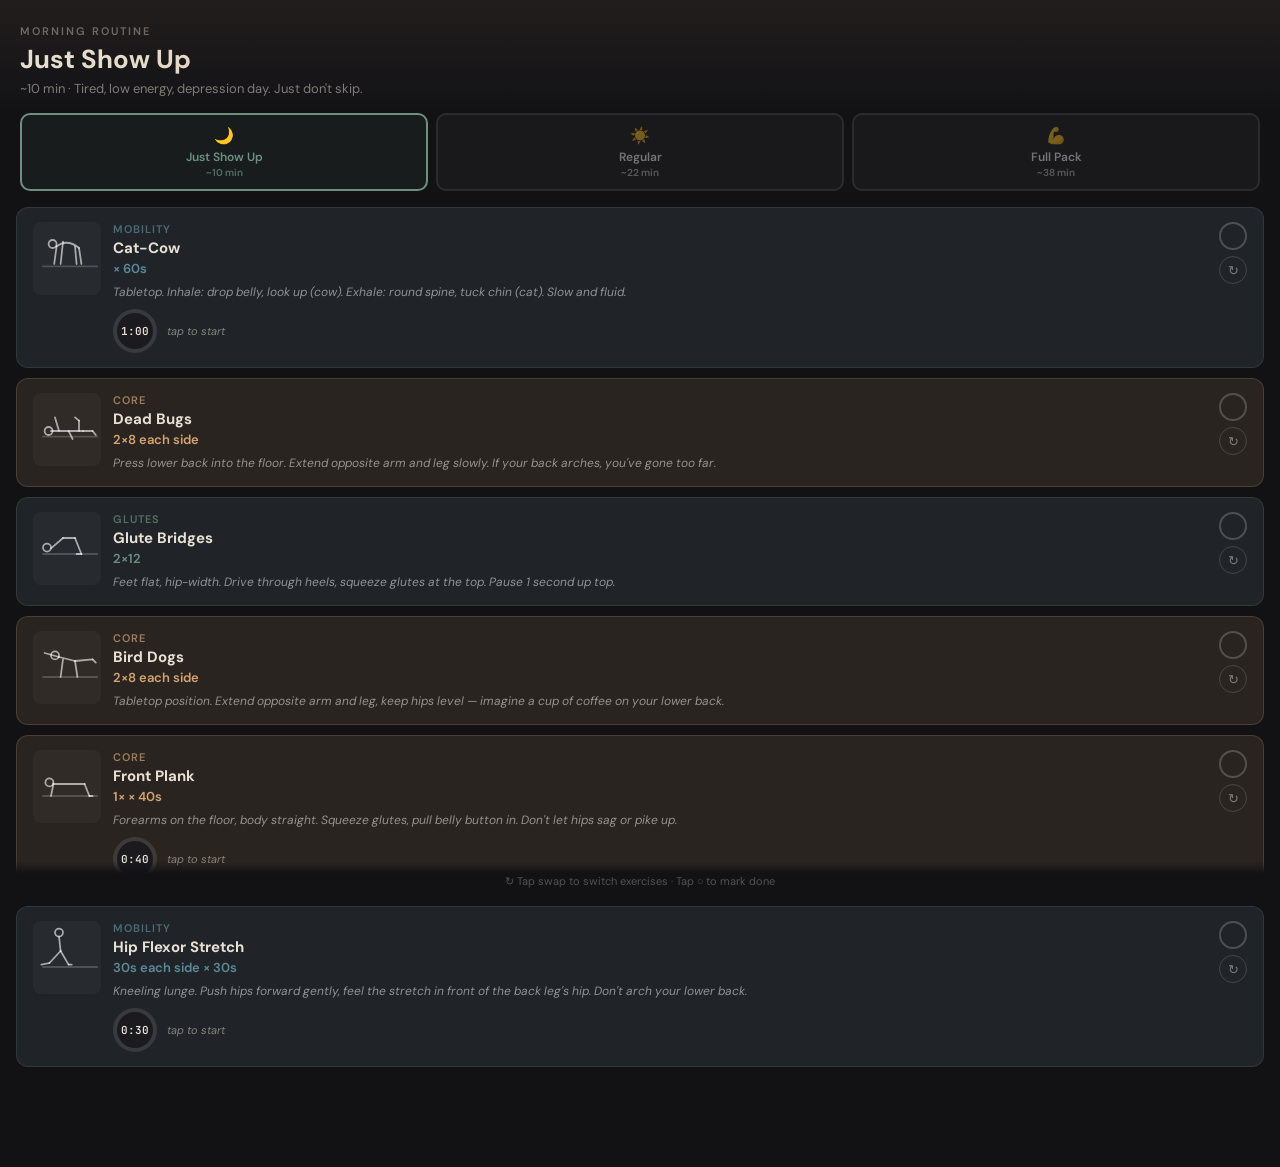
==== index.html @ 0faa3f19 "Initial commit Co-Authored-By: Claude Opus 4.6 <noreply@anthropic.com>" ====
<!DOCTYPE html>
<html lang="en">
<head>
<meta charset="UTF-8">
<meta name="viewport" content="width=device-width, initial-scale=1.0, user-scalable=no">
<meta name="apple-mobile-web-app-capable" content="yes">
<meta name="apple-mobile-web-app-status-bar-style" content="black-translucent">
<meta name="theme-color" content="#121215">
<title>Morning Workout</title>
<link href="https://fonts.googleapis.com/css2?family=DM+Sans:ital,wght@0,400;0,500;0,600;0,700&family=JetBrains+Mono:wght@500;600&display=swap" rel="stylesheet">
<style>
*{margin:0;padding:0;box-sizing:border-box;-webkit-tap-highlight-color:transparent}
body{background:#121215;color:#e8e0d4;font-family:'DM Sans','Helvetica Neue',sans-serif;min-height:100vh;overflow-x:hidden}
.header{padding:24px 20px 16px;background:linear-gradient(180deg,rgba(212,163,115,0.08) 0%,transparent 100%)}
.header-sub{font-size:11px;text-transform:uppercase;letter-spacing:2px;opacity:.4;font-weight:600;margin-bottom:4px}
.header h1{font-size:26px;font-weight:700;background:linear-gradient(135deg,#e8e0d4,#D4A373);-webkit-background-clip:text;-webkit-text-fill-color:transparent;background-clip:text}
.header-desc{font-size:13px;opacity:.5;margin-top:4px}
.tiers{display:flex;gap:8px;padding:0 20px 16px}
.tier-btn{flex:1;padding:10px 8px;border-radius:10px;border:2px solid rgba(255,255,255,.08);background:rgba(255,255,255,.03);color:rgba(255,255,255,.4);font-size:12px;font-weight:600;cursor:pointer;transition:all .2s;font-family:inherit;text-align:center}
.tier-btn.active-min{border-color:#6B9080;background:rgba(107,144,128,.08);color:#6B9080}
.tier-btn.active-regular{border-color:#D4A373;background:rgba(212,163,115,.08);color:#D4A373}
.tier-btn.active-full{border-color:#9B72AA;background:rgba(155,114,170,.08);color:#9B72AA}
.tier-emoji{font-size:16px;margin-bottom:3px}
.tier-time{font-size:10px;opacity:.7;margin-top:1px}
.exercises{padding:0 16px 90px}
.ex-card{border-radius:12px;padding:14px 16px;margin-bottom:10px;border:1px solid;transition:all .3s ease}
.ex-card.done{opacity:.6}
.ex-top{display:flex;align-items:flex-start;gap:12px}
.ex-svg{flex-shrink:0;background:rgba(255,255,255,.03);border-radius:8px;padding:2px}
.ex-svg svg{color:rgba(255,255,255,.6)}
.ex-body{flex:1;min-width:0}
.ex-cat{font-size:11px;font-weight:600;text-transform:uppercase;letter-spacing:1px;opacity:.7;margin-bottom:2px}
.ex-name{font-weight:700;font-size:15px;color:#e8e0d4;margin-bottom:2px}
.ex-name.done{text-decoration:line-through}
.ex-sets{font-size:13px;font-weight:600;margin-bottom:6px}
.ex-cue{font-size:12px;color:rgba(255,255,255,.5);line-height:1.5;font-style:italic}
.ex-actions{display:flex;flex-direction:column;gap:6px;flex-shrink:0}
.check-btn{width:28px;height:28px;border-radius:50%;border:2px solid rgba(255,255,255,.2);background:transparent;color:rgba(255,255,255,.3);cursor:pointer;display:flex;align-items:center;justify-content:center;font-size:14px;font-weight:bold;transition:all .2s}
.check-btn.checked{border-color:#6B9080;background:#6B9080;color:#1a1a1f}
.swap-btn{width:28px;height:28px;border-radius:50%;border:1px solid rgba(255,255,255,.15);background:transparent;color:rgba(255,255,255,.4);cursor:pointer;font-size:13px;display:flex;align-items:center;justify-content:center}
.swap-panel{margin-top:10px;padding-top:10px;border-top:1px solid rgba(255,255,255,.08)}
.swap-label{font-size:11px;color:rgba(255,255,255,.4);margin-bottom:6px;font-weight:600;text-transform:uppercase;letter-spacing:.8px}
.swap-options{display:flex;flex-wrap:wrap;gap:6px}
.swap-opt{padding:5px 10px;border-radius:6px;border:1px solid;background:rgba(255,255,255,.05);color:#e8e0d4;font-size:12px;cursor:pointer;font-family:inherit}
.timer-wrap{display:flex;align-items:center;gap:10px;margin-top:8px}
.timer-ring{width:44px;height:44px;border-radius:50%;display:flex;align-items:center;justify-content:center;cursor:pointer;flex-shrink:0}
.timer-inner{width:36px;height:36px;border-radius:50%;background:#1a1a1f;display:flex;align-items:center;justify-content:center;font-family:'JetBrains Mono',monospace;font-size:11px;font-weight:600}
.timer-hint{font-size:11px;opacity:.5;font-style:italic}
.bottom-bar{position:fixed;bottom:0;left:0;right:0;padding:12px 20px;background:linear-gradient(transparent,#121215 30%);text-align:center}
.bottom-bar div{font-size:11px;opacity:.3}
.hidden{display:none}

.cat-core{color:#D4A373}
.cat-glutes{color:#6B9080}
.cat-upper{color:#9B72AA}
.cat-mobility{color:#5B8A9A}
.bg-core{background:#2a2420;border-color:rgba(212,163,115,.2)}
.bg-glutes{background:#202428;border-color:rgba(107,144,128,.2)}
.bg-upper{background:#24202a;border-color:rgba(155,114,170,.2)}
.bg-mobility{background:#202428;border-color:rgba(91,138,154,.2)}
.sets-core{color:#D4A373}
.sets-glutes{color:#6B9080}
.sets-upper{color:#9B72AA}
.sets-mobility{color:#5B8A9A}
.swap-border-core{border-color:rgba(212,163,115,.33)}
.swap-border-glutes{border-color:rgba(107,144,128,.33)}
.swap-border-upper{border-color:rgba(155,114,170,.33)}
.swap-border-mobility{border-color:rgba(91,138,154,.33)}
</style>
</head>
<body>

<div class="header">
  <div class="header-sub">Morning Routine</div>
  <h1 id="tierTitle">Just Show Up</h1>
  <div class="header-desc" id="tierDesc">~10 min · Tired, low energy, depression day. Just don't skip.</div>
</div>

<div class="tiers">
  <button class="tier-btn active-min" data-tier="min" onclick="switchTier('min')">
    <div class="tier-emoji">🌙</div>
    <div>Just Show Up</div>
    <div class="tier-time">~10 min</div>
  </button>
  <button class="tier-btn" data-tier="regular" onclick="switchTier('regular')">
    <div class="tier-emoji">☀️</div>
    <div>Regular</div>
    <div class="tier-time">~22 min</div>
  </button>
  <button class="tier-btn" data-tier="full" onclick="switchTier('full')">
    <div class="tier-emoji">💪</div>
    <div>Full Pack</div>
    <div class="tier-time">~38 min</div>
  </button>
</div>

<div class="exercises" id="exerciseList"></div>

<div class="bottom-bar">
  <div>↻ Tap swap to switch exercises · Tap ○ to mark done</div>
</div>

<script>
const EXERCISES={core:[{id:"dead-bugs",name:"Dead Bugs",sets:"2×8 each side",time:null,cue:"Press lower back into the floor. Extend opposite arm and leg slowly. If your back arches, you've gone too far.",category:"core",svg:"dead-bugs"},{id:"bird-dogs",name:"Bird Dogs",sets:"2×8 each side",time:null,cue:"Tabletop position. Extend opposite arm and leg, keep hips level — imagine a cup of coffee on your lower back.",category:"core",svg:"bird-dogs"},{id:"front-plank",name:"Front Plank",sets:"1×",time:40,cue:"Forearms on the floor, body straight. Squeeze glutes, pull belly button in. Don't let hips sag or pike up.",category:"core",svg:"plank"},{id:"side-plank",name:"Side Plank",sets:"2× (each side)",time:30,cue:"Stack feet or stagger them. Lift hips until body is straight. Top hand on hip or reaching up. Breathe!",category:"core",svg:"side-plank"},{id:"hollow-hold",name:"Hollow Body Hold",sets:"3×",time:20,cue:"Lie flat, press lower back down. Lift shoulders and legs slightly off the ground. Arms by ears or by sides if too hard.",category:"core",svg:"hollow-hold"},{id:"leg-raises",name:"Bent-Knee Leg Raises",sets:"3×10",time:null,cue:"Lie flat, hands under hips for back support. Lift bent knees to chest, lower slowly. Keep lower back pressed down.",category:"core",svg:"leg-raises"},{id:"bear-hold",name:"Bear Crawl Hold",sets:"3×",time:20,cue:"Tabletop position, lift knees 2cm off the ground. Hold. Breathe. Harder than it looks.",category:"core",svg:"bear-hold"},{id:"dead-bug-reach",name:"Dead Bug Reaches",sets:"2×10 each side",time:null,cue:"Like dead bugs but both arms start overhead. Reach opposite arm to opposite knee while extending the other leg.",category:"core",svg:"dead-bugs"}],glutes:[{id:"glute-bridge",name:"Glute Bridges",sets:"2×12",time:null,cue:"Feet flat, hip-width. Drive through heels, squeeze glutes at the top. Pause 1 second up top.",category:"glutes",svg:"glute-bridge"},{id:"sl-glute-bridge",name:"Single Leg Glute Bridge",sets:"2×10 each side",time:null,cue:"One foot planted, other leg extended or knee to chest. Drive through the planted heel. Keep hips level.",category:"glutes",svg:"sl-glute-bridge"},{id:"clamshells",name:"Clamshells",sets:"2×12 each side",time:null,cue:"Side-lying, knees bent 90°. Open top knee like a clamshell, keep feet together. Don't roll your hips back.",category:"glutes",svg:"clamshell"},{id:"fire-hydrants",name:"Fire Hydrants",sets:"2×12 each side",time:null,cue:"Tabletop position. Lift knee out to the side, keeping 90° bend. Control the movement — no swinging.",category:"glutes",svg:"fire-hydrant"},{id:"donkey-kicks",name:"Donkey Kicks",sets:"2×12 each side",time:null,cue:"Tabletop, push one foot toward the ceiling. Keep knee bent 90°. Squeeze at the top, don't arch your back.",category:"glutes",svg:"donkey-kick"},{id:"hip-thrust",name:"Hip Thrusts (Elevated)",sets:"2×12",time:null,cue:"Upper back on bed/couch edge. Feet flat on floor. Drive hips up until thighs are parallel. Squeeze hard at the top.",category:"glutes",svg:"hip-thrust"}],upper:[{id:"push-ups",name:"Push-Ups",sets:"2×8–12",time:null,cue:"Hands under shoulders, core tight. Lower chest to floor, push back up. On knees is fine — full range of motion > half reps.",category:"upper",svg:"push-up"},{id:"pike-push-ups",name:"Pike Push-Ups",sets:"2×8",time:null,cue:"Inverted V position, hands shoulder width. Bend elbows, lower head toward floor. Great for shoulders.",category:"upper",svg:"pike-push-up"},{id:"scap-push-ups",name:"Scapular Push-Ups",sets:"2×10",time:null,cue:"Plank position, arms straight. Let shoulder blades pinch together, then push them apart. Arms stay locked.",category:"upper",svg:"scap-push-up"},{id:"superman",name:"Superman (Gentle)",sets:"2×8",time:null,cue:"Lie face down. Lift arms and legs just a few cm — you don't need a huge range. Hold 2 sec at top. Go easy with your back.",category:"upper",svg:"superman"},{id:"tricep-dips",name:"Tricep Dips (Chair/Bed)",sets:"2×10",time:null,cue:"Hands on edge behind you, legs extended or bent. Lower until elbows hit ~90°, push back up.",category:"upper",svg:"tricep-dip"}],mobility:[{id:"cat-cow",name:"Cat-Cow",sets:"",time:60,cue:"Tabletop. Inhale: drop belly, look up (cow). Exhale: round spine, tuck chin (cat). Slow and fluid.",category:"mobility",svg:"cat-cow"},{id:"hip-flexor",name:"Hip Flexor Stretch",sets:"30s each side",time:30,cue:"Kneeling lunge. Push hips forward gently, feel the stretch in front of the back leg's hip. Don't arch your lower back.",category:"mobility",svg:"hip-flexor"},{id:"90-90",name:"90/90 Hip Stretch",sets:"30s each side",time:30,cue:"Sit with both knees at 90°, front and back. Lean forward over the front leg. Switch sides.",category:"mobility",svg:"ninety-ninety"},{id:"thoracic-rotation",name:"Thoracic Rotation",sets:"8 each side",time:null,cue:"Side-lying, knees stacked and bent. Open top arm to the other side like opening a book. Follow with your eyes.",category:"mobility",svg:"thoracic"},{id:"worlds-greatest",name:"World's Greatest Stretch",sets:"5 each side",time:null,cue:"Deep lunge, plant inside hand, rotate and reach other arm to ceiling. Combines hip, thoracic, and hamstring stretch in one.",category:"mobility",svg:"worlds-greatest"},{id:"pigeon",name:"Pigeon Pose",sets:"45s each side",time:45,cue:"Front shin across the mat, back leg extended. Fold forward gently. Amazing for tight hips from running.",category:"mobility",svg:"pigeon"},{id:"figure-four",name:"Figure-4 Stretch",sets:"30s each side",time:30,cue:"Lie on back, cross one ankle over opposite knee. Pull the bottom leg toward chest. Gentle on the back.",category:"mobility",svg:"figure-four"}]};

const TIERS={min:{name:"Just Show Up",time:"~10 min",desc:"Tired, low energy, depression day. Just don't skip.",color:"#6B9080",exercises:["cat-cow","dead-bugs","glute-bridge","bird-dogs","front-plank","hip-flexor"]},regular:{name:"Regular Morning",time:"~22 min",desc:"Normal day. Solid core + glutes + a bit of everything.",color:"#D4A373",exercises:["cat-cow","dead-bugs","glute-bridge","bird-dogs","front-plank","side-plank","clamshells","push-ups","hollow-hold","90-90","thoracic-rotation"]},full:{name:"Full Pack (Abroad)",time:"~38 min",desc:"No gym available. Full body, replaces strength day.",color:"#9B72AA",exercises:["cat-cow","dead-bugs","hollow-hold","leg-raises","front-plank","side-plank","glute-bridge","sl-glute-bridge","clamshells","fire-hydrants","push-ups","pike-push-ups","superman","worlds-greatest","pigeon","thoracic-rotation"]}};

const CATEGORY_LABELS={core:"Core",glutes:"Glutes",upper:"Upper Body",mobility:"Mobility"};

const allEx=Object.values(EXERCISES).flat();
const getEx=id=>allEx.find(e=>e.id===id);

let currentTier="min";
let swaps={min:{},regular:{},full:{}};
let timers={};
let doneSet=new Set();

function switchTier(t){
  currentTier=t;
  document.querySelectorAll('.tier-btn').forEach(b=>{
    b.className='tier-btn'+(b.dataset.tier===t?' active-'+t:'');
  });
  const tier=TIERS[t];
  document.getElementById('tierTitle').textContent=tier.name;
  document.getElementById('tierDesc').textContent=tier.time+' · '+tier.desc;
  render();
}

function getEffective(){
  const s=swaps[currentTier]||{};
  return TIERS[currentTier].exercises.map(id=>{
    const swapped=s[id]||id;
    return getEx(swapped);
  }).filter(Boolean);
}

function makeSVG(type){
  const s=64,sc=s/80;
  const st=`stroke="currentColor" fill="none" stroke-width="${2.2*sc}" stroke-linecap="round" stroke-linejoin="round"`;
  const fl=`${st} stroke-width="${1*sc}" opacity="0.3"`;
  const floor=`<line x1="${10*sc}" y1="${55*sc}" x2="${78*sc}" y2="${55*sc}" ${fl}/>`;
  const svgs={
    "dead-bugs":`<line x1="${20*sc}" y1="${45*sc}" x2="${60*sc}" y2="${45*sc}" ${st}/><circle cx="${17*sc}" cy="${45*sc}" r="${5*sc}" ${st}/><line x1="${30*sc}" y1="${45*sc}" x2="${25*sc}" y2="${28*sc}" ${st}/><line x1="${42*sc}" y1="${45*sc}" x2="${47*sc}" y2="${55*sc}" ${st}/><line x1="${60*sc}" y1="${45*sc}" x2="${72*sc}" y2="${45*sc}" ${st}/><line x1="${72*sc}" y1="${45*sc}" x2="${76*sc}" y2="${50*sc}" ${st}/><line x1="${55*sc}" y1="${45*sc}" x2="${55*sc}" y2="${32*sc}" ${st}/><line x1="${55*sc}" y1="${32*sc}" x2="${50*sc}" y2="${28*sc}" ${st}/><line x1="${10*sc}" y1="${52*sc}" x2="${78*sc}" y2="${52*sc}" ${fl}/>`,
    "bird-dogs":`<circle cx="${25*sc}" cy="${28*sc}" r="${5*sc}" ${st}/><line x1="${30*sc}" y1="${30*sc}" x2="${50*sc}" y2="${35*sc}" ${st}/><line x1="${35*sc}" y1="${33*sc}" x2="${32*sc}" y2="${55*sc}" ${st}/><line x1="${30*sc}" y1="${30*sc}" x2="${12*sc}" y2="${25*sc}" ${st}/><line x1="${50*sc}" y1="${35*sc}" x2="${53*sc}" y2="${55*sc}" ${st}/><line x1="${50*sc}" y1="${35*sc}" x2="${72*sc}" y2="${33*sc}" ${st}/><line x1="${72*sc}" y1="${33*sc}" x2="${76*sc}" y2="${37*sc}" ${st}/>${floor}`,
    "plank":`<circle cx="${18*sc}" cy="${38*sc}" r="${5*sc}" ${st}/><line x1="${23*sc}" y1="${40*sc}" x2="${62*sc}" y2="${40*sc}" ${st}/><line x1="${23*sc}" y1="${40*sc}" x2="${20*sc}" y2="${55*sc}" ${st}/><line x1="${62*sc}" y1="${40*sc}" x2="${68*sc}" y2="${55*sc}" ${st}/><line x1="${68*sc}" y1="${55*sc}" x2="${72*sc}" y2="${55*sc}" ${st}/>${floor}`,
    "side-plank":`<circle cx="${25*sc}" cy="${18*sc}" r="${5*sc}" ${st}/><line x1="${27*sc}" y1="${23*sc}" x2="${40*sc}" y2="${48*sc}" ${st}/><line x1="${40*sc}" y1="${48*sc}" x2="${65*sc}" y2="${48*sc}" ${st}/><line x1="${27*sc}" y1="${23*sc}" x2="${24*sc}" y2="${48*sc}" ${st}/><line x1="${30*sc}" y1="${28*sc}" x2="${25*sc}" y2="${10*sc}" ${st}/><line x1="${65*sc}" y1="${48*sc}" x2="${68*sc}" y2="${52*sc}" ${st}/>${floor}`,
    "hollow-hold":`<circle cx="${15*sc}" cy="${33*sc}" r="${5*sc}" ${st}/><path d="M ${20*sc} ${36*sc} Q ${40*sc} ${48*sc} ${65*sc} ${38*sc}" ${st}/><line x1="${15*sc}" y1="${28*sc}" x2="${8*sc}" y2="${22*sc}" ${st}/><line x1="${65*sc}" y1="${38*sc}" x2="${75*sc}" y2="${34*sc}" ${st}/><line x1="${75*sc}" y1="${34*sc}" x2="${78*sc}" y2="${38*sc}" ${st}/>${floor}`,
    "leg-raises":`<circle cx="${15*sc}" cy="${42*sc}" r="${5*sc}" ${st}/><line x1="${20*sc}" y1="${44*sc}" x2="${50*sc}" y2="${44*sc}" ${st}/><line x1="${50*sc}" y1="${44*sc}" x2="${55*sc}" y2="${28*sc}" ${st}/><line x1="${55*sc}" y1="${28*sc}" x2="${60*sc}" y2="${35*sc}" ${st}/><line x1="${28*sc}" y1="${44*sc}" x2="${28*sc}" y2="${50*sc}" ${st}/><line x1="${10*sc}" y1="${50*sc}" x2="${78*sc}" y2="${50*sc}" ${fl}/>`,
    "bear-hold":`<circle cx="${22*sc}" cy="${30*sc}" r="${5*sc}" ${st}/><line x1="${27*sc}" y1="${33*sc}" x2="${52*sc}" y2="${35*sc}" ${st}/><line x1="${27*sc}" y1="${33*sc}" x2="${24*sc}" y2="${52*sc}" ${st}/><line x1="${38*sc}" y1="${34*sc}" x2="${35*sc}" y2="${52*sc}" ${st}/><line x1="${52*sc}" y1="${35*sc}" x2="${55*sc}" y2="${50*sc}" ${st}/><line x1="${52*sc}" y1="${35*sc}" x2="${62*sc}" y2="${50*sc}" ${st}/>${floor}`,
    "glute-bridge":`<circle cx="${15*sc}" cy="${42*sc}" r="${5*sc}" ${st}/><line x1="${20*sc}" y1="${43*sc}" x2="${35*sc}" y2="${30*sc}" ${st}/><line x1="${35*sc}" y1="${30*sc}" x2="${50*sc}" y2="${30*sc}" ${st}/><line x1="${50*sc}" y1="${30*sc}" x2="${58*sc}" y2="${50*sc}" ${st}/><line x1="${58*sc}" y1="${50*sc}" x2="${52*sc}" y2="${50*sc}" ${st}/><line x1="${10*sc}" y1="${50*sc}" x2="${78*sc}" y2="${50*sc}" ${fl}/>`,
    "sl-glute-bridge":`<circle cx="${15*sc}" cy="${42*sc}" r="${5*sc}" ${st}/><line x1="${20*sc}" y1="${43*sc}" x2="${35*sc}" y2="${28*sc}" ${st}/><line x1="${35*sc}" y1="${28*sc}" x2="${50*sc}" y2="${28*sc}" ${st}/><line x1="${50*sc}" y1="${28*sc}" x2="${58*sc}" y2="${50*sc}" ${st}/><line x1="${58*sc}" y1="${50*sc}" x2="${52*sc}" y2="${50*sc}" ${st}/><line x1="${50*sc}" y1="${28*sc}" x2="${70*sc}" y2="${22*sc}" ${st}/><line x1="${70*sc}" y1="${22*sc}" x2="${73*sc}" y2="${25*sc}" ${st}/><line x1="${10*sc}" y1="${50*sc}" x2="${78*sc}" y2="${50*sc}" ${fl}/>`,
    "clamshell":`<circle cx="${18*sc}" cy="${32*sc}" r="${5*sc}" ${st}/><line x1="${23*sc}" y1="${34*sc}" x2="${42*sc}" y2="${40*sc}" ${st}/><line x1="${42*sc}" y1="${40*sc}" x2="${52*sc}" y2="${50*sc}" ${st}/><line x1="${52*sc}" y1="${50*sc}" x2="${62*sc}" y2="${50*sc}" ${st}/><line x1="${42*sc}" y1="${40*sc}" x2="${55*sc}" y2="${28*sc}" ${st}/><line x1="${55*sc}" y1="${28*sc}" x2="${62*sc}" y2="${36*sc}" ${st}/>${floor}`,
    "fire-hydrant":`<circle cx="${22*sc}" cy="${28*sc}" r="${5*sc}" ${st}/><line x1="${27*sc}" y1="${30*sc}" x2="${50*sc}" y2="${35*sc}" ${st}/><line x1="${27*sc}" y1="${30*sc}" x2="${24*sc}" y2="${52*sc}" ${st}/><line x1="${38*sc}" y1="${33*sc}" x2="${35*sc}" y2="${52*sc}" ${st}/><line x1="${50*sc}" y1="${35*sc}" x2="${55*sc}" y2="${52*sc}" ${st}/><line x1="${50*sc}" y1="${35*sc}" x2="${68*sc}" y2="${22*sc}" ${st}/><line x1="${68*sc}" y1="${22*sc}" x2="${68*sc}" y2="${32*sc}" ${st}/>${floor}`,
    "donkey-kick":`<circle cx="${22*sc}" cy="${28*sc}" r="${5*sc}" ${st}/><line x1="${27*sc}" y1="${30*sc}" x2="${50*sc}" y2="${35*sc}" ${st}/><line x1="${27*sc}" y1="${30*sc}" x2="${24*sc}" y2="${52*sc}" ${st}/><line x1="${38*sc}" y1="${33*sc}" x2="${35*sc}" y2="${52*sc}" ${st}/><line x1="${50*sc}" y1="${35*sc}" x2="${55*sc}" y2="${52*sc}" ${st}/><line x1="${50*sc}" y1="${35*sc}" x2="${60*sc}" y2="${30*sc}" ${st}/><line x1="${60*sc}" y1="${30*sc}" x2="${70*sc}" y2="${18*sc}" ${st}/>${floor}`,
    "hip-thrust":`<circle cx="${18*sc}" cy="${28*sc}" r="${5*sc}" ${st}/><line x1="${20*sc}" y1="${32*sc}" x2="${28*sc}" y2="${35*sc}" ${st}/><line x1="${28*sc}" y1="${35*sc}" x2="${50*sc}" y2="${32*sc}" ${st}/><line x1="${50*sc}" y1="${32*sc}" x2="${58*sc}" y2="${52*sc}" ${st}/><line x1="${58*sc}" y1="${52*sc}" x2="${52*sc}" y2="${52*sc}" ${st}/><rect x="${12*sc}" y="${35*sc}" width="${14*sc}" height="${17*sc}" ${st} opacity="0.3"/>${floor}`,
    "push-up":`<circle cx="${18*sc}" cy="${32*sc}" r="${5*sc}" ${st}/><line x1="${23*sc}" y1="${35*sc}" x2="${60*sc}" y2="${42*sc}" ${st}/><line x1="${23*sc}" y1="${35*sc}" x2="${18*sc}" y2="${52*sc}" ${st}/><line x1="${18*sc}" y1="${52*sc}" x2="${22*sc}" y2="${52*sc}" ${st}/><line x1="${60*sc}" y1="${42*sc}" x2="${68*sc}" y2="${52*sc}" ${st}/><line x1="${68*sc}" y1="${52*sc}" x2="${72*sc}" y2="${52*sc}" ${st}/>${floor}`,
    "pike-push-up":`<circle cx="${28*sc}" cy="${18*sc}" r="${5*sc}" ${st}/><line x1="${30*sc}" y1="${22*sc}" x2="${42*sc}" y2="${20*sc}" ${st}/><line x1="${42*sc}" y1="${20*sc}" x2="${48*sc}" y2="${52*sc}" ${st}/><line x1="${28*sc}" y1="${22*sc}" x2="${22*sc}" y2="${52*sc}" ${st}/><line x1="${22*sc}" y1="${52*sc}" x2="${26*sc}" y2="${52*sc}" ${st}/><line x1="${48*sc}" y1="${52*sc}" x2="${52*sc}" y2="${52*sc}" ${st}/>${floor}`,
    "scap-push-up":`<circle cx="${18*sc}" cy="${35*sc}" r="${5*sc}" ${st}/><line x1="${23*sc}" y1="${37*sc}" x2="${60*sc}" y2="${37*sc}" ${st}/><line x1="${23*sc}" y1="${37*sc}" x2="${20*sc}" y2="${52*sc}" ${st}/><line x1="${60*sc}" y1="${37*sc}" x2="${66*sc}" y2="${52*sc}" ${st}/><line x1="${66*sc}" y1="${52*sc}" x2="${70*sc}" y2="${52*sc}" ${st}/>${floor}`,
    "superman":`<circle cx="${15*sc}" cy="${38*sc}" r="${5*sc}" ${st}/><line x1="${20*sc}" y1="${42*sc}" x2="${58*sc}" y2="${42*sc}" ${st}/><line x1="${12*sc}" y1="${34*sc}" x2="${6*sc}" y2="${28*sc}" ${st}/><line x1="${58*sc}" y1="${42*sc}" x2="${72*sc}" y2="${36*sc}" ${st}/><line x1="${72*sc}" y1="${36*sc}" x2="${76*sc}" y2="${38*sc}" ${st}/><line x1="${10*sc}" y1="${48*sc}" x2="${78*sc}" y2="${48*sc}" ${fl}/>`,
    "tricep-dip":`<circle cx="${28*sc}" cy="${18*sc}" r="${5*sc}" ${st}/><line x1="${28*sc}" y1="${23*sc}" x2="${28*sc}" y2="${38*sc}" ${st}/><line x1="${28*sc}" y1="${28*sc}" x2="${20*sc}" y2="${32*sc}" ${st}/><line x1="${20*sc}" y1="${32*sc}" x2="${20*sc}" y2="${25*sc}" ${st}/><line x1="${28*sc}" y1="${38*sc}" x2="${50*sc}" y2="${38*sc}" ${st}/><line x1="${50*sc}" y1="${38*sc}" x2="${55*sc}" y2="${52*sc}" ${st}/>${floor}`,
    "cat-cow":`<circle cx="${22*sc}" cy="${25*sc}" r="${5*sc}" ${st}/><path d="M ${27*sc} ${28*sc} Q ${40*sc} ${18*sc} ${55*sc} ${30*sc}" ${st}/><line x1="${27*sc}" y1="${28*sc}" x2="${24*sc}" y2="${50*sc}" ${st}/><line x1="${35*sc}" y1="${22*sc}" x2="${32*sc}" y2="${50*sc}" ${st}/><line x1="${50*sc}" y1="${28*sc}" x2="${52*sc}" y2="${50*sc}" ${st}/><line x1="${55*sc}" y1="${30*sc}" x2="${58*sc}" y2="${50*sc}" ${st}/><line x1="${10*sc}" y1="${53*sc}" x2="${78*sc}" y2="${53*sc}" ${fl}/>`,
    "hip-flexor":`<circle cx="${30*sc}" cy="${12*sc}" r="${5*sc}" ${st}/><line x1="${30*sc}" y1="${17*sc}" x2="${32*sc}" y2="${35*sc}" ${st}/><line x1="${32*sc}" y1="${35*sc}" x2="${42*sc}" y2="${52*sc}" ${st}/><line x1="${42*sc}" y1="${52*sc}" x2="${46*sc}" y2="${52*sc}" ${st}/><line x1="${32*sc}" y1="${35*sc}" x2="${18*sc}" y2="${50*sc}" ${st}/><line x1="${18*sc}" y1="${50*sc}" x2="${8*sc}" y2="${52*sc}" ${st}/>${floor}`,
    "ninety-ninety":`<circle cx="${30*sc}" cy="${18*sc}" r="${5*sc}" ${st}/><line x1="${30*sc}" y1="${23*sc}" x2="${33*sc}" y2="${40*sc}" ${st}/><line x1="${33*sc}" y1="${40*sc}" x2="${48*sc}" y2="${45*sc}" ${st}/><line x1="${48*sc}" y1="${45*sc}" x2="${48*sc}" y2="${55*sc}" ${st}/><line x1="${33*sc}" y1="${40*sc}" x2="${18*sc}" y2="${45*sc}" ${st}/><line x1="${18*sc}" y1="${45*sc}" x2="${10*sc}" y2="${38*sc}" ${st}/>${floor}`,
    "thoracic":`<circle cx="${25*sc}" cy="${32*sc}" r="${5*sc}" ${st}/><line x1="${28*sc}" y1="${36*sc}" x2="${42*sc}" y2="${42*sc}" ${st}/><line x1="${42*sc}" y1="${42*sc}" x2="${52*sc}" y2="${52*sc}" ${st}/><line x1="${52*sc}" y1="${52*sc}" x2="${60*sc}" y2="${52*sc}" ${st}/><line x1="${34*sc}" y1="${38*sc}" x2="${50*sc}" y2="${22*sc}" ${st}/>${floor}`,
    "worlds-greatest":`<circle cx="${28*sc}" cy="${15*sc}" r="${5*sc}" ${st}/><line x1="${28*sc}" y1="${20*sc}" x2="${35*sc}" y2="${38*sc}" ${st}/><line x1="${35*sc}" y1="${38*sc}" x2="${38*sc}" y2="${52*sc}" ${st}/><line x1="${38*sc}" y1="${52*sc}" x2="${42*sc}" y2="${52*sc}" ${st}/><line x1="${35*sc}" y1="${38*sc}" x2="${62*sc}" y2="${52*sc}" ${st}/><line x1="${62*sc}" y1="${52*sc}" x2="${65*sc}" y2="${52*sc}" ${st}/><line x1="${32*sc}" y1="${28*sc}" x2="${32*sc}" y2="${52*sc}" ${st}/><line x1="${32*sc}" y1="${28*sc}" x2="${20*sc}" y2="${10*sc}" ${st}/>${floor}`,
    "pigeon":`<circle cx="${22*sc}" cy="${30*sc}" r="${5*sc}" ${st}/><line x1="${25*sc}" y1="${34*sc}" x2="${40*sc}" y2="${48*sc}" ${st}/><line x1="${40*sc}" y1="${48*sc}" x2="${28*sc}" y2="${52*sc}" ${st}/><line x1="${40*sc}" y1="${48*sc}" x2="${70*sc}" y2="${50*sc}" ${st}/><line x1="${70*sc}" y1="${50*sc}" x2="${74*sc}" y2="${46*sc}" ${st}/>${floor}`,
    "figure-four":`<circle cx="${15*sc}" cy="${40*sc}" r="${5*sc}" ${st}/><line x1="${20*sc}" y1="${42*sc}" x2="${42*sc}" y2="${42*sc}" ${st}/><line x1="${42*sc}" y1="${42*sc}" x2="${48*sc}" y2="${28*sc}" ${st}/><line x1="${48*sc}" y1="${28*sc}" x2="${42*sc}" y2="${22*sc}" ${st}/><line x1="${42*sc}" y1="${42*sc}" x2="${50*sc}" y2="${34*sc}" ${st}/><line x1="${50*sc}" y1="${34*sc}" x2="${58*sc}" y2="${34*sc}" ${st}/><line x1="${30*sc}" y1="${42*sc}" x2="${38*sc}" y2="${25*sc}" ${st}/><line x1="${10*sc}" y1="${48*sc}" x2="${78*sc}" y2="${48*sc}" ${fl}/>`
  };
  return `<svg width="${s}" height="${s}" viewBox="0 0 ${s} ${s}">${svgs[type]||svgs["plank"]}</svg>`;
}

function startTimer(exId,seconds){
  const key=currentTier+'-'+exId;
  if(timers[key]&&timers[key].interval){
    clearInterval(timers[key].interval);
    timers[key].running=false;
    updateTimerDisplay(key);
    return;
  }
  if(!timers[key])timers[key]={left:seconds,total:seconds,running:false,interval:null};
  if(timers[key].left<=0){
    timers[key].left=seconds;
    timers[key].running=false;
    updateTimerDisplay(key);
    return;
  }
  timers[key].running=true;
  timers[key].interval=setInterval(()=>{
    timers[key].left--;
    if(timers[key].left<=0){
      clearInterval(timers[key].interval);
      timers[key].interval=null;
      timers[key].running=false;
    }
    updateTimerDisplay(key);
  },1000);
  updateTimerDisplay(key);
}

function updateTimerDisplay(key){
  const el=document.getElementById('timer-'+key);
  if(!el)return;
  const t=timers[key];
  const m=Math.floor(t.left/60);
  const s=t.left%60;
  const pct=((t.total-t.left)/t.total)*100;
  const done=t.left<=0;
  const ring=el.querySelector('.timer-ring');
  const inner=el.querySelector('.timer-inner');
  const hint=el.querySelector('.timer-hint');
  ring.style.background=`conic-gradient(${done?'#6B9080':'#D4A373'} ${pct}%, rgba(255,255,255,0.1) ${pct}%)`;
  inner.style.color=done?'#6B9080':'#e8e0d4';
  inner.textContent=done?'✓':`${m}:${String(s).padStart(2,'0')}`;
  hint.textContent=done?'done — tap to reset':t.running?'tap to pause':'tap to start';
}

function toggleDone(exId){
  const key=currentTier+'-'+exId;
  if(doneSet.has(key))doneSet.delete(key);else doneSet.add(key);
  render();
}

function toggleSwap(exId){
  const panel=document.getElementById('swap-'+currentTier+'-'+exId);
  if(panel)panel.classList.toggle('hidden');
}

function doSwap(origId,newId){
  swaps[currentTier][origId]=newId;
  render();
}

function render(){
  const exercises=getEffective();
  const container=document.getElementById('exerciseList');
  let html='';
  exercises.forEach((ex,i)=>{
    const origId=TIERS[currentTier].exercises[i];
    const key=currentTier+'-'+ex.id;
    const isDone=doneSet.has(key);
    const cat=ex.category;
    const alts=EXERCISES[cat].filter(e=>e.id!==ex.id);
    const timerKey=currentTier+'-'+ex.id;
    if(!timers[timerKey]&&ex.time)timers[timerKey]={left:ex.time,total:ex.time,running:false,interval:null};

    html+=`<div class="ex-card bg-${cat}${isDone?' done':''}">
      <div class="ex-top">
        <div class="ex-svg">${makeSVG(ex.svg)}</div>
        <div class="ex-body">
          <div class="ex-cat cat-${cat}">${CATEGORY_LABELS[cat]}</div>
          <div class="ex-name${isDone?' done':''}">${ex.name}</div>
          <div class="ex-sets sets-${cat}">${ex.sets}${ex.time?' × '+ex.time+'s':''}</div>
          <div class="ex-cue">${ex.cue}</div>
          ${ex.time?`<div class="timer-wrap" id="timer-${timerKey}">
            <div class="timer-ring" onclick="startTimer('${ex.id}',${ex.time})" style="background:conic-gradient(#D4A373 0%, rgba(255,255,255,0.1) 0%)">
              <div class="timer-inner">${timers[timerKey]?formatTime(timers[timerKey].left):formatTime(ex.time)}</div>
            </div>
            <span class="timer-hint">tap to start</span>
          </div>`:''}
        </div>
        <div class="ex-actions">
          <button class="check-btn${isDone?' checked':''}" onclick="toggleDone('${ex.id}')">${isDone?'✓':''}</button>
          <button class="swap-btn" onclick="toggleSwap('${origId}')">↻</button>
        </div>
      </div>
      <div class="swap-panel hidden" id="swap-${currentTier}-${origId}">
        <div class="swap-label">Swap for:</div>
        <div class="swap-options">
          ${alts.map(a=>`<button class="swap-opt swap-border-${cat}" onclick="doSwap('${origId}','${a.id}')">${a.name}</button>`).join('')}
        </div>
      </div>
    </div>`;
  });
  container.innerHTML=html;

  // restore timer displays
  exercises.forEach(ex=>{
    if(ex.time){
      const tk=currentTier+'-'+ex.id;
      if(timers[tk])updateTimerDisplay(tk);
    }
  });
}

function formatTime(sec){
  const m=Math.floor(sec/60);
  const s=sec%60;
  return `${m}:${String(s).padStart(2,'0')}`;
}

render();
</script>
</body>
</html>
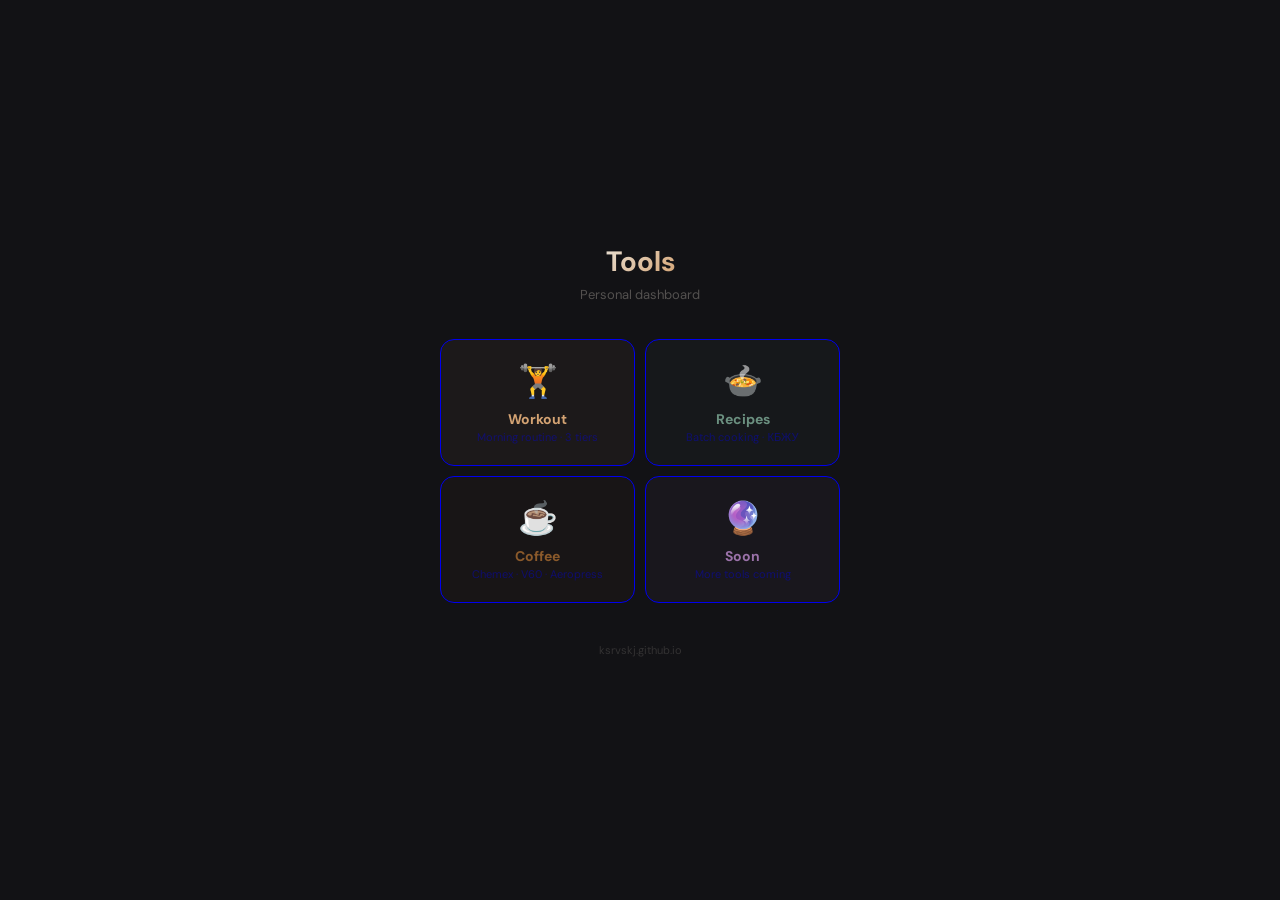
==== commit b42333bf: "Flatten structure: move all pages to root for shorter URLs Co-Authored-By: Claude Opus 4.6 <noreply@" ====
--- a/index.html
+++ b/index.html
@@ -4,291 +4,56 @@
 <meta charset="UTF-8">
 <meta name="viewport" content="width=device-width, initial-scale=1.0, user-scalable=no">
 <meta name="apple-mobile-web-app-capable" content="yes">
-<meta name="apple-mobile-web-app-status-bar-style" content="black-translucent">
 <meta name="theme-color" content="#121215">
-<title>Morning Workout</title>
-<link href="https://fonts.googleapis.com/css2?family=DM+Sans:ital,wght@0,400;0,500;0,600;0,700&family=JetBrains+Mono:wght@500;600&display=swap" rel="stylesheet">
+<title>Tools</title>
+<link href="https://fonts.googleapis.com/css2?family=DM+Sans:wght@400;500;600;700&display=swap" rel="stylesheet">
 <style>
 *{margin:0;padding:0;box-sizing:border-box;-webkit-tap-highlight-color:transparent}
-body{background:#121215;color:#e8e0d4;font-family:'DM Sans','Helvetica Neue',sans-serif;min-height:100vh;overflow-x:hidden}
-.header{padding:24px 20px 16px;background:linear-gradient(180deg,rgba(212,163,115,0.08) 0%,transparent 100%)}
-.header-sub{font-size:11px;text-transform:uppercase;letter-spacing:2px;opacity:.4;font-weight:600;margin-bottom:4px}
-.header h1{font-size:26px;font-weight:700;background:linear-gradient(135deg,#e8e0d4,#D4A373);-webkit-background-clip:text;-webkit-text-fill-color:transparent;background-clip:text}
-.header-desc{font-size:13px;opacity:.5;margin-top:4px}
-.tiers{display:flex;gap:8px;padding:0 20px 16px}
-.tier-btn{flex:1;padding:10px 8px;border-radius:10px;border:2px solid rgba(255,255,255,.08);background:rgba(255,255,255,.03);color:rgba(255,255,255,.4);font-size:12px;font-weight:600;cursor:pointer;transition:all .2s;font-family:inherit;text-align:center}
-.tier-btn.active-min{border-color:#6B9080;background:rgba(107,144,128,.08);color:#6B9080}
-.tier-btn.active-regular{border-color:#D4A373;background:rgba(212,163,115,.08);color:#D4A373}
-.tier-btn.active-full{border-color:#9B72AA;background:rgba(155,114,170,.08);color:#9B72AA}
-.tier-emoji{font-size:16px;margin-bottom:3px}
-.tier-time{font-size:10px;opacity:.7;margin-top:1px}
-.exercises{padding:0 16px 90px}
-.ex-card{border-radius:12px;padding:14px 16px;margin-bottom:10px;border:1px solid;transition:all .3s ease}
-.ex-card.done{opacity:.6}
-.ex-top{display:flex;align-items:flex-start;gap:12px}
-.ex-svg{flex-shrink:0;background:rgba(255,255,255,.03);border-radius:8px;padding:2px}
-.ex-svg svg{color:rgba(255,255,255,.6)}
-.ex-body{flex:1;min-width:0}
-.ex-cat{font-size:11px;font-weight:600;text-transform:uppercase;letter-spacing:1px;opacity:.7;margin-bottom:2px}
-.ex-name{font-weight:700;font-size:15px;color:#e8e0d4;margin-bottom:2px}
-.ex-name.done{text-decoration:line-through}
-.ex-sets{font-size:13px;font-weight:600;margin-bottom:6px}
-.ex-cue{font-size:12px;color:rgba(255,255,255,.5);line-height:1.5;font-style:italic}
-.ex-actions{display:flex;flex-direction:column;gap:6px;flex-shrink:0}
-.check-btn{width:28px;height:28px;border-radius:50%;border:2px solid rgba(255,255,255,.2);background:transparent;color:rgba(255,255,255,.3);cursor:pointer;display:flex;align-items:center;justify-content:center;font-size:14px;font-weight:bold;transition:all .2s}
-.check-btn.checked{border-color:#6B9080;background:#6B9080;color:#1a1a1f}
-.swap-btn{width:28px;height:28px;border-radius:50%;border:1px solid rgba(255,255,255,.15);background:transparent;color:rgba(255,255,255,.4);cursor:pointer;font-size:13px;display:flex;align-items:center;justify-content:center}
-.swap-panel{margin-top:10px;padding-top:10px;border-top:1px solid rgba(255,255,255,.08)}
-.swap-label{font-size:11px;color:rgba(255,255,255,.4);margin-bottom:6px;font-weight:600;text-transform:uppercase;letter-spacing:.8px}
-.swap-options{display:flex;flex-wrap:wrap;gap:6px}
-.swap-opt{padding:5px 10px;border-radius:6px;border:1px solid;background:rgba(255,255,255,.05);color:#e8e0d4;font-size:12px;cursor:pointer;font-family:inherit}
-.timer-wrap{display:flex;align-items:center;gap:10px;margin-top:8px}
-.timer-ring{width:44px;height:44px;border-radius:50%;display:flex;align-items:center;justify-content:center;cursor:pointer;flex-shrink:0}
-.timer-inner{width:36px;height:36px;border-radius:50%;background:#1a1a1f;display:flex;align-items:center;justify-content:center;font-family:'JetBrains Mono',monospace;font-size:11px;font-weight:600}
-.timer-hint{font-size:11px;opacity:.5;font-style:italic}
-.bottom-bar{position:fixed;bottom:0;left:0;right:0;padding:12px 20px;background:linear-gradient(transparent,#121215 30%);text-align:center}
-.bottom-bar div{font-size:11px;opacity:.3}
-.hidden{display:none}
-
-.cat-core{color:#D4A373}
-.cat-glutes{color:#6B9080}
-.cat-upper{color:#9B72AA}
-.cat-mobility{color:#5B8A9A}
-.bg-core{background:#2a2420;border-color:rgba(212,163,115,.2)}
-.bg-glutes{background:#202428;border-color:rgba(107,144,128,.2)}
-.bg-upper{background:#24202a;border-color:rgba(155,114,170,.2)}
-.bg-mobility{background:#202428;border-color:rgba(91,138,154,.2)}
-.sets-core{color:#D4A373}
-.sets-glutes{color:#6B9080}
-.sets-upper{color:#9B72AA}
-.sets-mobility{color:#5B8A9A}
-.swap-border-core{border-color:rgba(212,163,115,.33)}
-.swap-border-glutes{border-color:rgba(107,144,128,.33)}
-.swap-border-upper{border-color:rgba(155,114,170,.33)}
-.swap-border-mobility{border-color:rgba(91,138,154,.33)}
+body{background:#121215;color:#e8e0d4;font-family:'DM Sans','Helvetica Neue',sans-serif;min-height:100vh;display:flex;flex-direction:column;align-items:center;justify-content:center;padding:40px 20px}
+h1{font-size:28px;font-weight:700;background:linear-gradient(135deg,#e8e0d4,#D4A373);-webkit-background-clip:text;-webkit-text-fill-color:transparent;background-clip:text;margin-bottom:6px;text-align:center}
+.sub{font-size:13px;opacity:.3;margin-bottom:36px;text-align:center}
+.grid{display:grid;grid-template-columns:1fr 1fr;gap:10px;width:100%;max-width:400px}
+a.card{text-decoration:none;border-radius:14px;padding:20px 16px;border:1px solid;display:flex;flex-direction:column;align-items:center;text-align:center;transition:all .15s;cursor:pointer}
+a.card:active{transform:scale(0.97)}
+.card-emoji{font-size:32px;margin-bottom:8px}
+.card-name{font-weight:700;font-size:14px;color:#e8e0d4;margin-bottom:2px}
+.card-desc{font-size:11px;opacity:.4;line-height:1.4}
+.c1{background:rgba(212,163,115,.05);border-color:rgba(212,163,115,.2)}
+.c1 .card-name{color:#D4A373}
+.c2{background:rgba(107,144,128,.05);border-color:rgba(107,144,128,.2)}
+.c2 .card-name{color:#6B9080}
+.c3{background:rgba(139,90,43,.05);border-color:rgba(139,90,43,.2)}
+.c3 .card-name{color:#8B5A2B}
+.c4{background:rgba(155,114,170,.05);border-color:rgba(155,114,170,.2)}
+.c4 .card-name{color:#9B72AA}
+.footer{margin-top:40px;font-size:11px;opacity:.15;text-align:center}
 </style>
 </head>
 <body>
-
-<div class="header">
-  <div class="header-sub">Morning Routine</div>
-  <h1 id="tierTitle">Just Show Up</h1>
-  <div class="header-desc" id="tierDesc">~10 min · Tired, low energy, depression day. Just don't skip.</div>
+<h1>Tools</h1>
+<div class="sub">Personal dashboard</div>
+<div class="grid">
+  <a class="card c1" href="workout.html">
+    <div class="card-emoji">🏋️</div>
+    <div class="card-name">Workout</div>
+    <div class="card-desc">Morning routine · 3 tiers</div>
+  </a>
+  <a class="card c2" href="recipes.html">
+    <div class="card-emoji">🍲</div>
+    <div class="card-name">Recipes</div>
+    <div class="card-desc">Batch cooking · КБЖУ</div>
+  </a>
+  <a class="card c3" href="coffee.html">
+    <div class="card-emoji">☕</div>
+    <div class="card-name">Coffee</div>
+    <div class="card-desc">Chemex · V60 · Aeropress</div>
+  </a>
+  <a class="card c4" href="#">
+    <div class="card-emoji">🔮</div>
+    <div class="card-name">Soon</div>
+    <div class="card-desc">More tools coming</div>
+  </a>
 </div>
-
-<div class="tiers">
-  <button class="tier-btn active-min" data-tier="min" onclick="switchTier('min')">
-    <div class="tier-emoji">🌙</div>
-    <div>Just Show Up</div>
-    <div class="tier-time">~10 min</div>
-  </button>
-  <button class="tier-btn" data-tier="regular" onclick="switchTier('regular')">
-    <div class="tier-emoji">☀️</div>
-    <div>Regular</div>
-    <div class="tier-time">~22 min</div>
-  </button>
-  <button class="tier-btn" data-tier="full" onclick="switchTier('full')">
-    <div class="tier-emoji">💪</div>
-    <div>Full Pack</div>
-    <div class="tier-time">~38 min</div>
-  </button>
-</div>
-
-<div class="exercises" id="exerciseList"></div>
-
-<div class="bottom-bar">
-  <div>↻ Tap swap to switch exercises · Tap ○ to mark done</div>
-</div>
-
-<script>
-const EXERCISES={core:[{id:"dead-bugs",name:"Dead Bugs",sets:"2×8 each side",time:null,cue:"Press lower back into the floor. Extend opposite arm and leg slowly. If your back arches, you've gone too far.",category:"core",svg:"dead-bugs"},{id:"bird-dogs",name:"Bird Dogs",sets:"2×8 each side",time:null,cue:"Tabletop position. Extend opposite arm and leg, keep hips level — imagine a cup of coffee on your lower back.",category:"core",svg:"bird-dogs"},{id:"front-plank",name:"Front Plank",sets:"1×",time:40,cue:"Forearms on the floor, body straight. Squeeze glutes, pull belly button in. Don't let hips sag or pike up.",category:"core",svg:"plank"},{id:"side-plank",name:"Side Plank",sets:"2× (each side)",time:30,cue:"Stack feet or stagger them. Lift hips until body is straight. Top hand on hip or reaching up. Breathe!",category:"core",svg:"side-plank"},{id:"hollow-hold",name:"Hollow Body Hold",sets:"3×",time:20,cue:"Lie flat, press lower back down. Lift shoulders and legs slightly off the ground. Arms by ears or by sides if too hard.",category:"core",svg:"hollow-hold"},{id:"leg-raises",name:"Bent-Knee Leg Raises",sets:"3×10",time:null,cue:"Lie flat, hands under hips for back support. Lift bent knees to chest, lower slowly. Keep lower back pressed down.",category:"core",svg:"leg-raises"},{id:"bear-hold",name:"Bear Crawl Hold",sets:"3×",time:20,cue:"Tabletop position, lift knees 2cm off the ground. Hold. Breathe. Harder than it looks.",category:"core",svg:"bear-hold"},{id:"dead-bug-reach",name:"Dead Bug Reaches",sets:"2×10 each side",time:null,cue:"Like dead bugs but both arms start overhead. Reach opposite arm to opposite knee while extending the other leg.",category:"core",svg:"dead-bugs"}],glutes:[{id:"glute-bridge",name:"Glute Bridges",sets:"2×12",time:null,cue:"Feet flat, hip-width. Drive through heels, squeeze glutes at the top. Pause 1 second up top.",category:"glutes",svg:"glute-bridge"},{id:"sl-glute-bridge",name:"Single Leg Glute Bridge",sets:"2×10 each side",time:null,cue:"One foot planted, other leg extended or knee to chest. Drive through the planted heel. Keep hips level.",category:"glutes",svg:"sl-glute-bridge"},{id:"clamshells",name:"Clamshells",sets:"2×12 each side",time:null,cue:"Side-lying, knees bent 90°. Open top knee like a clamshell, keep feet together. Don't roll your hips back.",category:"glutes",svg:"clamshell"},{id:"fire-hydrants",name:"Fire Hydrants",sets:"2×12 each side",time:null,cue:"Tabletop position. Lift knee out to the side, keeping 90° bend. Control the movement — no swinging.",category:"glutes",svg:"fire-hydrant"},{id:"donkey-kicks",name:"Donkey Kicks",sets:"2×12 each side",time:null,cue:"Tabletop, push one foot toward the ceiling. Keep knee bent 90°. Squeeze at the top, don't arch your back.",category:"glutes",svg:"donkey-kick"},{id:"hip-thrust",name:"Hip Thrusts (Elevated)",sets:"2×12",time:null,cue:"Upper back on bed/couch edge. Feet flat on floor. Drive hips up until thighs are parallel. Squeeze hard at the top.",category:"glutes",svg:"hip-thrust"}],upper:[{id:"push-ups",name:"Push-Ups",sets:"2×8–12",time:null,cue:"Hands under shoulders, core tight. Lower chest to floor, push back up. On knees is fine — full range of motion > half reps.",category:"upper",svg:"push-up"},{id:"pike-push-ups",name:"Pike Push-Ups",sets:"2×8",time:null,cue:"Inverted V position, hands shoulder width. Bend elbows, lower head toward floor. Great for shoulders.",category:"upper",svg:"pike-push-up"},{id:"scap-push-ups",name:"Scapular Push-Ups",sets:"2×10",time:null,cue:"Plank position, arms straight. Let shoulder blades pinch together, then push them apart. Arms stay locked.",category:"upper",svg:"scap-push-up"},{id:"superman",name:"Superman (Gentle)",sets:"2×8",time:null,cue:"Lie face down. Lift arms and legs just a few cm — you don't need a huge range. Hold 2 sec at top. Go easy with your back.",category:"upper",svg:"superman"},{id:"tricep-dips",name:"Tricep Dips (Chair/Bed)",sets:"2×10",time:null,cue:"Hands on edge behind you, legs extended or bent. Lower until elbows hit ~90°, push back up.",category:"upper",svg:"tricep-dip"}],mobility:[{id:"cat-cow",name:"Cat-Cow",sets:"",time:60,cue:"Tabletop. Inhale: drop belly, look up (cow). Exhale: round spine, tuck chin (cat). Slow and fluid.",category:"mobility",svg:"cat-cow"},{id:"hip-flexor",name:"Hip Flexor Stretch",sets:"30s each side",time:30,cue:"Kneeling lunge. Push hips forward gently, feel the stretch in front of the back leg's hip. Don't arch your lower back.",category:"mobility",svg:"hip-flexor"},{id:"90-90",name:"90/90 Hip Stretch",sets:"30s each side",time:30,cue:"Sit with both knees at 90°, front and back. Lean forward over the front leg. Switch sides.",category:"mobility",svg:"ninety-ninety"},{id:"thoracic-rotation",name:"Thoracic Rotation",sets:"8 each side",time:null,cue:"Side-lying, knees stacked and bent. Open top arm to the other side like opening a book. Follow with your eyes.",category:"mobility",svg:"thoracic"},{id:"worlds-greatest",name:"World's Greatest Stretch",sets:"5 each side",time:null,cue:"Deep lunge, plant inside hand, rotate and reach other arm to ceiling. Combines hip, thoracic, and hamstring stretch in one.",category:"mobility",svg:"worlds-greatest"},{id:"pigeon",name:"Pigeon Pose",sets:"45s each side",time:45,cue:"Front shin across the mat, back leg extended. Fold forward gently. Amazing for tight hips from running.",category:"mobility",svg:"pigeon"},{id:"figure-four",name:"Figure-4 Stretch",sets:"30s each side",time:30,cue:"Lie on back, cross one ankle over opposite knee. Pull the bottom leg toward chest. Gentle on the back.",category:"mobility",svg:"figure-four"}]};
-
-const TIERS={min:{name:"Just Show Up",time:"~10 min",desc:"Tired, low energy, depression day. Just don't skip.",color:"#6B9080",exercises:["cat-cow","dead-bugs","glute-bridge","bird-dogs","front-plank","hip-flexor"]},regular:{name:"Regular Morning",time:"~22 min",desc:"Normal day. Solid core + glutes + a bit of everything.",color:"#D4A373",exercises:["cat-cow","dead-bugs","glute-bridge","bird-dogs","front-plank","side-plank","clamshells","push-ups","hollow-hold","90-90","thoracic-rotation"]},full:{name:"Full Pack (Abroad)",time:"~38 min",desc:"No gym available. Full body, replaces strength day.",color:"#9B72AA",exercises:["cat-cow","dead-bugs","hollow-hold","leg-raises","front-plank","side-plank","glute-bridge","sl-glute-bridge","clamshells","fire-hydrants","push-ups","pike-push-ups","superman","worlds-greatest","pigeon","thoracic-rotation"]}};
-
-const CATEGORY_LABELS={core:"Core",glutes:"Glutes",upper:"Upper Body",mobility:"Mobility"};
-
-const allEx=Object.values(EXERCISES).flat();
-const getEx=id=>allEx.find(e=>e.id===id);
-
-let currentTier="min";
-let swaps={min:{},regular:{},full:{}};
-let timers={};
-let doneSet=new Set();
-
-function switchTier(t){
-  currentTier=t;
-  document.querySelectorAll('.tier-btn').forEach(b=>{
-    b.className='tier-btn'+(b.dataset.tier===t?' active-'+t:'');
-  });
-  const tier=TIERS[t];
-  document.getElementById('tierTitle').textContent=tier.name;
-  document.getElementById('tierDesc').textContent=tier.time+' · '+tier.desc;
-  render();
-}
-
-function getEffective(){
-  const s=swaps[currentTier]||{};
-  return TIERS[currentTier].exercises.map(id=>{
-    const swapped=s[id]||id;
-    return getEx(swapped);
-  }).filter(Boolean);
-}
-
-function makeSVG(type){
-  const s=64,sc=s/80;
-  const st=`stroke="currentColor" fill="none" stroke-width="${2.2*sc}" stroke-linecap="round" stroke-linejoin="round"`;
-  const fl=`${st} stroke-width="${1*sc}" opacity="0.3"`;
-  const floor=`<line x1="${10*sc}" y1="${55*sc}" x2="${78*sc}" y2="${55*sc}" ${fl}/>`;
-  const svgs={
-    "dead-bugs":`<line x1="${20*sc}" y1="${45*sc}" x2="${60*sc}" y2="${45*sc}" ${st}/><circle cx="${17*sc}" cy="${45*sc}" r="${5*sc}" ${st}/><line x1="${30*sc}" y1="${45*sc}" x2="${25*sc}" y2="${28*sc}" ${st}/><line x1="${42*sc}" y1="${45*sc}" x2="${47*sc}" y2="${55*sc}" ${st}/><line x1="${60*sc}" y1="${45*sc}" x2="${72*sc}" y2="${45*sc}" ${st}/><line x1="${72*sc}" y1="${45*sc}" x2="${76*sc}" y2="${50*sc}" ${st}/><line x1="${55*sc}" y1="${45*sc}" x2="${55*sc}" y2="${32*sc}" ${st}/><line x1="${55*sc}" y1="${32*sc}" x2="${50*sc}" y2="${28*sc}" ${st}/><line x1="${10*sc}" y1="${52*sc}" x2="${78*sc}" y2="${52*sc}" ${fl}/>`,
-    "bird-dogs":`<circle cx="${25*sc}" cy="${28*sc}" r="${5*sc}" ${st}/><line x1="${30*sc}" y1="${30*sc}" x2="${50*sc}" y2="${35*sc}" ${st}/><line x1="${35*sc}" y1="${33*sc}" x2="${32*sc}" y2="${55*sc}" ${st}/><line x1="${30*sc}" y1="${30*sc}" x2="${12*sc}" y2="${25*sc}" ${st}/><line x1="${50*sc}" y1="${35*sc}" x2="${53*sc}" y2="${55*sc}" ${st}/><line x1="${50*sc}" y1="${35*sc}" x2="${72*sc}" y2="${33*sc}" ${st}/><line x1="${72*sc}" y1="${33*sc}" x2="${76*sc}" y2="${37*sc}" ${st}/>${floor}`,
-    "plank":`<circle cx="${18*sc}" cy="${38*sc}" r="${5*sc}" ${st}/><line x1="${23*sc}" y1="${40*sc}" x2="${62*sc}" y2="${40*sc}" ${st}/><line x1="${23*sc}" y1="${40*sc}" x2="${20*sc}" y2="${55*sc}" ${st}/><line x1="${62*sc}" y1="${40*sc}" x2="${68*sc}" y2="${55*sc}" ${st}/><line x1="${68*sc}" y1="${55*sc}" x2="${72*sc}" y2="${55*sc}" ${st}/>${floor}`,
-    "side-plank":`<circle cx="${25*sc}" cy="${18*sc}" r="${5*sc}" ${st}/><line x1="${27*sc}" y1="${23*sc}" x2="${40*sc}" y2="${48*sc}" ${st}/><line x1="${40*sc}" y1="${48*sc}" x2="${65*sc}" y2="${48*sc}" ${st}/><line x1="${27*sc}" y1="${23*sc}" x2="${24*sc}" y2="${48*sc}" ${st}/><line x1="${30*sc}" y1="${28*sc}" x2="${25*sc}" y2="${10*sc}" ${st}/><line x1="${65*sc}" y1="${48*sc}" x2="${68*sc}" y2="${52*sc}" ${st}/>${floor}`,
-    "hollow-hold":`<circle cx="${15*sc}" cy="${33*sc}" r="${5*sc}" ${st}/><path d="M ${20*sc} ${36*sc} Q ${40*sc} ${48*sc} ${65*sc} ${38*sc}" ${st}/><line x1="${15*sc}" y1="${28*sc}" x2="${8*sc}" y2="${22*sc}" ${st}/><line x1="${65*sc}" y1="${38*sc}" x2="${75*sc}" y2="${34*sc}" ${st}/><line x1="${75*sc}" y1="${34*sc}" x2="${78*sc}" y2="${38*sc}" ${st}/>${floor}`,
-    "leg-raises":`<circle cx="${15*sc}" cy="${42*sc}" r="${5*sc}" ${st}/><line x1="${20*sc}" y1="${44*sc}" x2="${50*sc}" y2="${44*sc}" ${st}/><line x1="${50*sc}" y1="${44*sc}" x2="${55*sc}" y2="${28*sc}" ${st}/><line x1="${55*sc}" y1="${28*sc}" x2="${60*sc}" y2="${35*sc}" ${st}/><line x1="${28*sc}" y1="${44*sc}" x2="${28*sc}" y2="${50*sc}" ${st}/><line x1="${10*sc}" y1="${50*sc}" x2="${78*sc}" y2="${50*sc}" ${fl}/>`,
-    "bear-hold":`<circle cx="${22*sc}" cy="${30*sc}" r="${5*sc}" ${st}/><line x1="${27*sc}" y1="${33*sc}" x2="${52*sc}" y2="${35*sc}" ${st}/><line x1="${27*sc}" y1="${33*sc}" x2="${24*sc}" y2="${52*sc}" ${st}/><line x1="${38*sc}" y1="${34*sc}" x2="${35*sc}" y2="${52*sc}" ${st}/><line x1="${52*sc}" y1="${35*sc}" x2="${55*sc}" y2="${50*sc}" ${st}/><line x1="${52*sc}" y1="${35*sc}" x2="${62*sc}" y2="${50*sc}" ${st}/>${floor}`,
-    "glute-bridge":`<circle cx="${15*sc}" cy="${42*sc}" r="${5*sc}" ${st}/><line x1="${20*sc}" y1="${43*sc}" x2="${35*sc}" y2="${30*sc}" ${st}/><line x1="${35*sc}" y1="${30*sc}" x2="${50*sc}" y2="${30*sc}" ${st}/><line x1="${50*sc}" y1="${30*sc}" x2="${58*sc}" y2="${50*sc}" ${st}/><line x1="${58*sc}" y1="${50*sc}" x2="${52*sc}" y2="${50*sc}" ${st}/><line x1="${10*sc}" y1="${50*sc}" x2="${78*sc}" y2="${50*sc}" ${fl}/>`,
-    "sl-glute-bridge":`<circle cx="${15*sc}" cy="${42*sc}" r="${5*sc}" ${st}/><line x1="${20*sc}" y1="${43*sc}" x2="${35*sc}" y2="${28*sc}" ${st}/><line x1="${35*sc}" y1="${28*sc}" x2="${50*sc}" y2="${28*sc}" ${st}/><line x1="${50*sc}" y1="${28*sc}" x2="${58*sc}" y2="${50*sc}" ${st}/><line x1="${58*sc}" y1="${50*sc}" x2="${52*sc}" y2="${50*sc}" ${st}/><line x1="${50*sc}" y1="${28*sc}" x2="${70*sc}" y2="${22*sc}" ${st}/><line x1="${70*sc}" y1="${22*sc}" x2="${73*sc}" y2="${25*sc}" ${st}/><line x1="${10*sc}" y1="${50*sc}" x2="${78*sc}" y2="${50*sc}" ${fl}/>`,
-    "clamshell":`<circle cx="${18*sc}" cy="${32*sc}" r="${5*sc}" ${st}/><line x1="${23*sc}" y1="${34*sc}" x2="${42*sc}" y2="${40*sc}" ${st}/><line x1="${42*sc}" y1="${40*sc}" x2="${52*sc}" y2="${50*sc}" ${st}/><line x1="${52*sc}" y1="${50*sc}" x2="${62*sc}" y2="${50*sc}" ${st}/><line x1="${42*sc}" y1="${40*sc}" x2="${55*sc}" y2="${28*sc}" ${st}/><line x1="${55*sc}" y1="${28*sc}" x2="${62*sc}" y2="${36*sc}" ${st}/>${floor}`,
-    "fire-hydrant":`<circle cx="${22*sc}" cy="${28*sc}" r="${5*sc}" ${st}/><line x1="${27*sc}" y1="${30*sc}" x2="${50*sc}" y2="${35*sc}" ${st}/><line x1="${27*sc}" y1="${30*sc}" x2="${24*sc}" y2="${52*sc}" ${st}/><line x1="${38*sc}" y1="${33*sc}" x2="${35*sc}" y2="${52*sc}" ${st}/><line x1="${50*sc}" y1="${35*sc}" x2="${55*sc}" y2="${52*sc}" ${st}/><line x1="${50*sc}" y1="${35*sc}" x2="${68*sc}" y2="${22*sc}" ${st}/><line x1="${68*sc}" y1="${22*sc}" x2="${68*sc}" y2="${32*sc}" ${st}/>${floor}`,
-    "donkey-kick":`<circle cx="${22*sc}" cy="${28*sc}" r="${5*sc}" ${st}/><line x1="${27*sc}" y1="${30*sc}" x2="${50*sc}" y2="${35*sc}" ${st}/><line x1="${27*sc}" y1="${30*sc}" x2="${24*sc}" y2="${52*sc}" ${st}/><line x1="${38*sc}" y1="${33*sc}" x2="${35*sc}" y2="${52*sc}" ${st}/><line x1="${50*sc}" y1="${35*sc}" x2="${55*sc}" y2="${52*sc}" ${st}/><line x1="${50*sc}" y1="${35*sc}" x2="${60*sc}" y2="${30*sc}" ${st}/><line x1="${60*sc}" y1="${30*sc}" x2="${70*sc}" y2="${18*sc}" ${st}/>${floor}`,
-    "hip-thrust":`<circle cx="${18*sc}" cy="${28*sc}" r="${5*sc}" ${st}/><line x1="${20*sc}" y1="${32*sc}" x2="${28*sc}" y2="${35*sc}" ${st}/><line x1="${28*sc}" y1="${35*sc}" x2="${50*sc}" y2="${32*sc}" ${st}/><line x1="${50*sc}" y1="${32*sc}" x2="${58*sc}" y2="${52*sc}" ${st}/><line x1="${58*sc}" y1="${52*sc}" x2="${52*sc}" y2="${52*sc}" ${st}/><rect x="${12*sc}" y="${35*sc}" width="${14*sc}" height="${17*sc}" ${st} opacity="0.3"/>${floor}`,
-    "push-up":`<circle cx="${18*sc}" cy="${32*sc}" r="${5*sc}" ${st}/><line x1="${23*sc}" y1="${35*sc}" x2="${60*sc}" y2="${42*sc}" ${st}/><line x1="${23*sc}" y1="${35*sc}" x2="${18*sc}" y2="${52*sc}" ${st}/><line x1="${18*sc}" y1="${52*sc}" x2="${22*sc}" y2="${52*sc}" ${st}/><line x1="${60*sc}" y1="${42*sc}" x2="${68*sc}" y2="${52*sc}" ${st}/><line x1="${68*sc}" y1="${52*sc}" x2="${72*sc}" y2="${52*sc}" ${st}/>${floor}`,
-    "pike-push-up":`<circle cx="${28*sc}" cy="${18*sc}" r="${5*sc}" ${st}/><line x1="${30*sc}" y1="${22*sc}" x2="${42*sc}" y2="${20*sc}" ${st}/><line x1="${42*sc}" y1="${20*sc}" x2="${48*sc}" y2="${52*sc}" ${st}/><line x1="${28*sc}" y1="${22*sc}" x2="${22*sc}" y2="${52*sc}" ${st}/><line x1="${22*sc}" y1="${52*sc}" x2="${26*sc}" y2="${52*sc}" ${st}/><line x1="${48*sc}" y1="${52*sc}" x2="${52*sc}" y2="${52*sc}" ${st}/>${floor}`,
-    "scap-push-up":`<circle cx="${18*sc}" cy="${35*sc}" r="${5*sc}" ${st}/><line x1="${23*sc}" y1="${37*sc}" x2="${60*sc}" y2="${37*sc}" ${st}/><line x1="${23*sc}" y1="${37*sc}" x2="${20*sc}" y2="${52*sc}" ${st}/><line x1="${60*sc}" y1="${37*sc}" x2="${66*sc}" y2="${52*sc}" ${st}/><line x1="${66*sc}" y1="${52*sc}" x2="${70*sc}" y2="${52*sc}" ${st}/>${floor}`,
-    "superman":`<circle cx="${15*sc}" cy="${38*sc}" r="${5*sc}" ${st}/><line x1="${20*sc}" y1="${42*sc}" x2="${58*sc}" y2="${42*sc}" ${st}/><line x1="${12*sc}" y1="${34*sc}" x2="${6*sc}" y2="${28*sc}" ${st}/><line x1="${58*sc}" y1="${42*sc}" x2="${72*sc}" y2="${36*sc}" ${st}/><line x1="${72*sc}" y1="${36*sc}" x2="${76*sc}" y2="${38*sc}" ${st}/><line x1="${10*sc}" y1="${48*sc}" x2="${78*sc}" y2="${48*sc}" ${fl}/>`,
-    "tricep-dip":`<circle cx="${28*sc}" cy="${18*sc}" r="${5*sc}" ${st}/><line x1="${28*sc}" y1="${23*sc}" x2="${28*sc}" y2="${38*sc}" ${st}/><line x1="${28*sc}" y1="${28*sc}" x2="${20*sc}" y2="${32*sc}" ${st}/><line x1="${20*sc}" y1="${32*sc}" x2="${20*sc}" y2="${25*sc}" ${st}/><line x1="${28*sc}" y1="${38*sc}" x2="${50*sc}" y2="${38*sc}" ${st}/><line x1="${50*sc}" y1="${38*sc}" x2="${55*sc}" y2="${52*sc}" ${st}/>${floor}`,
-    "cat-cow":`<circle cx="${22*sc}" cy="${25*sc}" r="${5*sc}" ${st}/><path d="M ${27*sc} ${28*sc} Q ${40*sc} ${18*sc} ${55*sc} ${30*sc}" ${st}/><line x1="${27*sc}" y1="${28*sc}" x2="${24*sc}" y2="${50*sc}" ${st}/><line x1="${35*sc}" y1="${22*sc}" x2="${32*sc}" y2="${50*sc}" ${st}/><line x1="${50*sc}" y1="${28*sc}" x2="${52*sc}" y2="${50*sc}" ${st}/><line x1="${55*sc}" y1="${30*sc}" x2="${58*sc}" y2="${50*sc}" ${st}/><line x1="${10*sc}" y1="${53*sc}" x2="${78*sc}" y2="${53*sc}" ${fl}/>`,
-    "hip-flexor":`<circle cx="${30*sc}" cy="${12*sc}" r="${5*sc}" ${st}/><line x1="${30*sc}" y1="${17*sc}" x2="${32*sc}" y2="${35*sc}" ${st}/><line x1="${32*sc}" y1="${35*sc}" x2="${42*sc}" y2="${52*sc}" ${st}/><line x1="${42*sc}" y1="${52*sc}" x2="${46*sc}" y2="${52*sc}" ${st}/><line x1="${32*sc}" y1="${35*sc}" x2="${18*sc}" y2="${50*sc}" ${st}/><line x1="${18*sc}" y1="${50*sc}" x2="${8*sc}" y2="${52*sc}" ${st}/>${floor}`,
-    "ninety-ninety":`<circle cx="${30*sc}" cy="${18*sc}" r="${5*sc}" ${st}/><line x1="${30*sc}" y1="${23*sc}" x2="${33*sc}" y2="${40*sc}" ${st}/><line x1="${33*sc}" y1="${40*sc}" x2="${48*sc}" y2="${45*sc}" ${st}/><line x1="${48*sc}" y1="${45*sc}" x2="${48*sc}" y2="${55*sc}" ${st}/><line x1="${33*sc}" y1="${40*sc}" x2="${18*sc}" y2="${45*sc}" ${st}/><line x1="${18*sc}" y1="${45*sc}" x2="${10*sc}" y2="${38*sc}" ${st}/>${floor}`,
-    "thoracic":`<circle cx="${25*sc}" cy="${32*sc}" r="${5*sc}" ${st}/><line x1="${28*sc}" y1="${36*sc}" x2="${42*sc}" y2="${42*sc}" ${st}/><line x1="${42*sc}" y1="${42*sc}" x2="${52*sc}" y2="${52*sc}" ${st}/><line x1="${52*sc}" y1="${52*sc}" x2="${60*sc}" y2="${52*sc}" ${st}/><line x1="${34*sc}" y1="${38*sc}" x2="${50*sc}" y2="${22*sc}" ${st}/>${floor}`,
-    "worlds-greatest":`<circle cx="${28*sc}" cy="${15*sc}" r="${5*sc}" ${st}/><line x1="${28*sc}" y1="${20*sc}" x2="${35*sc}" y2="${38*sc}" ${st}/><line x1="${35*sc}" y1="${38*sc}" x2="${38*sc}" y2="${52*sc}" ${st}/><line x1="${38*sc}" y1="${52*sc}" x2="${42*sc}" y2="${52*sc}" ${st}/><line x1="${35*sc}" y1="${38*sc}" x2="${62*sc}" y2="${52*sc}" ${st}/><line x1="${62*sc}" y1="${52*sc}" x2="${65*sc}" y2="${52*sc}" ${st}/><line x1="${32*sc}" y1="${28*sc}" x2="${32*sc}" y2="${52*sc}" ${st}/><line x1="${32*sc}" y1="${28*sc}" x2="${20*sc}" y2="${10*sc}" ${st}/>${floor}`,
-    "pigeon":`<circle cx="${22*sc}" cy="${30*sc}" r="${5*sc}" ${st}/><line x1="${25*sc}" y1="${34*sc}" x2="${40*sc}" y2="${48*sc}" ${st}/><line x1="${40*sc}" y1="${48*sc}" x2="${28*sc}" y2="${52*sc}" ${st}/><line x1="${40*sc}" y1="${48*sc}" x2="${70*sc}" y2="${50*sc}" ${st}/><line x1="${70*sc}" y1="${50*sc}" x2="${74*sc}" y2="${46*sc}" ${st}/>${floor}`,
-    "figure-four":`<circle cx="${15*sc}" cy="${40*sc}" r="${5*sc}" ${st}/><line x1="${20*sc}" y1="${42*sc}" x2="${42*sc}" y2="${42*sc}" ${st}/><line x1="${42*sc}" y1="${42*sc}" x2="${48*sc}" y2="${28*sc}" ${st}/><line x1="${48*sc}" y1="${28*sc}" x2="${42*sc}" y2="${22*sc}" ${st}/><line x1="${42*sc}" y1="${42*sc}" x2="${50*sc}" y2="${34*sc}" ${st}/><line x1="${50*sc}" y1="${34*sc}" x2="${58*sc}" y2="${34*sc}" ${st}/><line x1="${30*sc}" y1="${42*sc}" x2="${38*sc}" y2="${25*sc}" ${st}/><line x1="${10*sc}" y1="${48*sc}" x2="${78*sc}" y2="${48*sc}" ${fl}/>`
-  };
-  return `<svg width="${s}" height="${s}" viewBox="0 0 ${s} ${s}">${svgs[type]||svgs["plank"]}</svg>`;
-}
-
-function startTimer(exId,seconds){
-  const key=currentTier+'-'+exId;
-  if(timers[key]&&timers[key].interval){
-    clearInterval(timers[key].interval);
-    timers[key].running=false;
-    updateTimerDisplay(key);
-    return;
-  }
-  if(!timers[key])timers[key]={left:seconds,total:seconds,running:false,interval:null};
-  if(timers[key].left<=0){
-    timers[key].left=seconds;
-    timers[key].running=false;
-    updateTimerDisplay(key);
-    return;
-  }
-  timers[key].running=true;
-  timers[key].interval=setInterval(()=>{
-    timers[key].left--;
-    if(timers[key].left<=0){
-      clearInterval(timers[key].interval);
-      timers[key].interval=null;
-      timers[key].running=false;
-    }
-    updateTimerDisplay(key);
-  },1000);
-  updateTimerDisplay(key);
-}
-
-function updateTimerDisplay(key){
-  const el=document.getElementById('timer-'+key);
-  if(!el)return;
-  const t=timers[key];
-  const m=Math.floor(t.left/60);
-  const s=t.left%60;
-  const pct=((t.total-t.left)/t.total)*100;
-  const done=t.left<=0;
-  const ring=el.querySelector('.timer-ring');
-  const inner=el.querySelector('.timer-inner');
-  const hint=el.querySelector('.timer-hint');
-  ring.style.background=`conic-gradient(${done?'#6B9080':'#D4A373'} ${pct}%, rgba(255,255,255,0.1) ${pct}%)`;
-  inner.style.color=done?'#6B9080':'#e8e0d4';
-  inner.textContent=done?'✓':`${m}:${String(s).padStart(2,'0')}`;
-  hint.textContent=done?'done — tap to reset':t.running?'tap to pause':'tap to start';
-}
-
-function toggleDone(exId){
-  const key=currentTier+'-'+exId;
-  if(doneSet.has(key))doneSet.delete(key);else doneSet.add(key);
-  render();
-}
-
-function toggleSwap(exId){
-  const panel=document.getElementById('swap-'+currentTier+'-'+exId);
-  if(panel)panel.classList.toggle('hidden');
-}
-
-function doSwap(origId,newId){
-  swaps[currentTier][origId]=newId;
-  render();
-}
-
-function render(){
-  const exercises=getEffective();
-  const container=document.getElementById('exerciseList');
-  let html='';
-  exercises.forEach((ex,i)=>{
-    const origId=TIERS[currentTier].exercises[i];
-    const key=currentTier+'-'+ex.id;
-    const isDone=doneSet.has(key);
-    const cat=ex.category;
-    const alts=EXERCISES[cat].filter(e=>e.id!==ex.id);
-    const timerKey=currentTier+'-'+ex.id;
-    if(!timers[timerKey]&&ex.time)timers[timerKey]={left:ex.time,total:ex.time,running:false,interval:null};
-
-    html+=`<div class="ex-card bg-${cat}${isDone?' done':''}">
-      <div class="ex-top">
-        <div class="ex-svg">${makeSVG(ex.svg)}</div>
-        <div class="ex-body">
-          <div class="ex-cat cat-${cat}">${CATEGORY_LABELS[cat]}</div>
-          <div class="ex-name${isDone?' done':''}">${ex.name}</div>
-          <div class="ex-sets sets-${cat}">${ex.sets}${ex.time?' × '+ex.time+'s':''}</div>
-          <div class="ex-cue">${ex.cue}</div>
-          ${ex.time?`<div class="timer-wrap" id="timer-${timerKey}">
-            <div class="timer-ring" onclick="startTimer('${ex.id}',${ex.time})" style="background:conic-gradient(#D4A373 0%, rgba(255,255,255,0.1) 0%)">
-              <div class="timer-inner">${timers[timerKey]?formatTime(timers[timerKey].left):formatTime(ex.time)}</div>
-            </div>
-            <span class="timer-hint">tap to start</span>
-          </div>`:''}
-        </div>
-        <div class="ex-actions">
-          <button class="check-btn${isDone?' checked':''}" onclick="toggleDone('${ex.id}')">${isDone?'✓':''}</button>
-          <button class="swap-btn" onclick="toggleSwap('${origId}')">↻</button>
-        </div>
-      </div>
-      <div class="swap-panel hidden" id="swap-${currentTier}-${origId}">
-        <div class="swap-label">Swap for:</div>
-        <div class="swap-options">
-          ${alts.map(a=>`<button class="swap-opt swap-border-${cat}" onclick="doSwap('${origId}','${a.id}')">${a.name}</button>`).join('')}
-        </div>
-      </div>
-    </div>`;
-  });
-  container.innerHTML=html;
-
-  // restore timer displays
-  exercises.forEach(ex=>{
-    if(ex.time){
-      const tk=currentTier+'-'+ex.id;
-      if(timers[tk])updateTimerDisplay(tk);
-    }
-  });
-}
-
-function formatTime(sec){
-  const m=Math.floor(sec/60);
-  const s=sec%60;
-  return `${m}:${String(s).padStart(2,'0')}`;
-}
-
-render();
-</script>
+<div class="footer">ksrvskj.github.io</div>
 </body>
 </html>
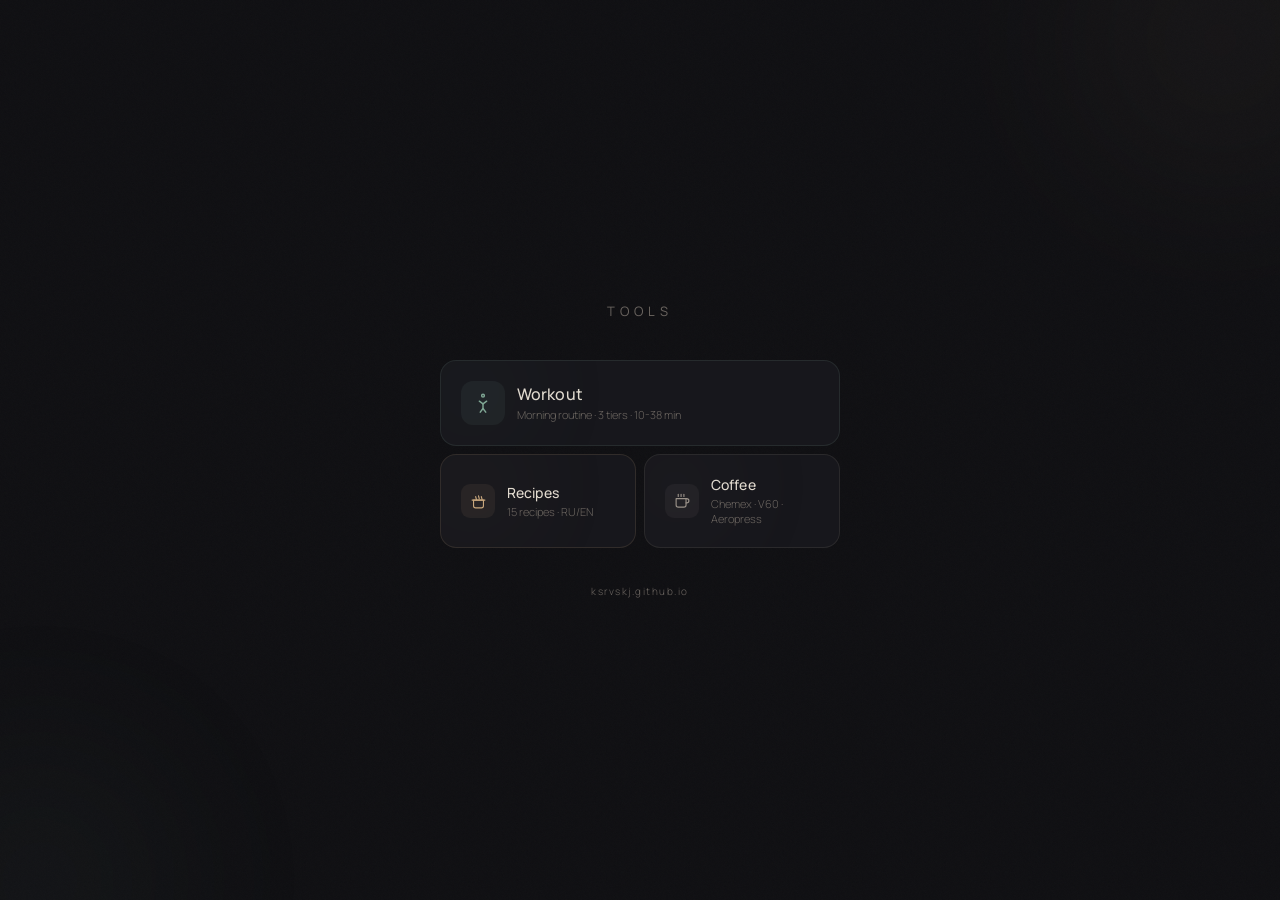
==== commit f365294c: "Add DESIGN.md, replace emoji with SVGs, fix nutrition/spacing/filters - Add comprehensive design sys" ====
--- a/index.html
+++ b/index.html
@@ -4,56 +4,174 @@
 <meta charset="UTF-8">
 <meta name="viewport" content="width=device-width, initial-scale=1.0, user-scalable=no">
 <meta name="apple-mobile-web-app-capable" content="yes">
-<meta name="theme-color" content="#121215">
+<meta name="apple-mobile-web-app-status-bar-style" content="black-translucent">
+<meta name="theme-color" content="#0f0f12">
 <title>Tools</title>
-<link href="https://fonts.googleapis.com/css2?family=DM+Sans:wght@400;500;600;700&display=swap" rel="stylesheet">
+<link rel="stylesheet" href="style.css">
 <style>
-*{margin:0;padding:0;box-sizing:border-box;-webkit-tap-highlight-color:transparent}
-body{background:#121215;color:#e8e0d4;font-family:'DM Sans','Helvetica Neue',sans-serif;min-height:100vh;display:flex;flex-direction:column;align-items:center;justify-content:center;padding:40px 20px}
-h1{font-size:28px;font-weight:700;background:linear-gradient(135deg,#e8e0d4,#D4A373);-webkit-background-clip:text;-webkit-text-fill-color:transparent;background-clip:text;margin-bottom:6px;text-align:center}
-.sub{font-size:13px;opacity:.3;margin-bottom:36px;text-align:center}
-.grid{display:grid;grid-template-columns:1fr 1fr;gap:10px;width:100%;max-width:400px}
-a.card{text-decoration:none;border-radius:14px;padding:20px 16px;border:1px solid;display:flex;flex-direction:column;align-items:center;text-align:center;transition:all .15s;cursor:pointer}
-a.card:active{transform:scale(0.97)}
-.card-emoji{font-size:32px;margin-bottom:8px}
-.card-name{font-weight:700;font-size:14px;color:#e8e0d4;margin-bottom:2px}
-.card-desc{font-size:11px;opacity:.4;line-height:1.4}
-.c1{background:rgba(212,163,115,.05);border-color:rgba(212,163,115,.2)}
-.c1 .card-name{color:#D4A373}
-.c2{background:rgba(107,144,128,.05);border-color:rgba(107,144,128,.2)}
-.c2 .card-name{color:#6B9080}
-.c3{background:rgba(139,90,43,.05);border-color:rgba(139,90,43,.2)}
-.c3 .card-name{color:#8B5A2B}
-.c4{background:rgba(155,114,170,.05);border-color:rgba(155,114,170,.2)}
-.c4 .card-name{color:#9B72AA}
-.footer{margin-top:40px;font-size:11px;opacity:.15;text-align:center}
+/* Hub-specific layout */
+body{
+  min-height:100dvh;
+  display:flex;
+  flex-direction:column;
+  align-items:center;
+  justify-content:center;
+  padding:40px 24px;
+  overflow:hidden;
+}
+
+/* Ambient glows */
+.glow{position:fixed;width:280px;height:280px;border-radius:50%;filter:blur(100px);opacity:.05;pointer-events:none;z-index:0}
+.glow-warm{background:var(--warm);top:-100px;right:-80px}
+.glow-cool{background:var(--cool);bottom:-120px;left:-100px}
+
+.content{position:relative;z-index:2;width:100%;max-width:400px}
+
+/* Header */
+.hub-header{text-align:center;margin-bottom:40px}
+.hub-title{font-size:13px;font-weight:400;letter-spacing:5px;text-transform:uppercase;color:var(--dim)}
+
+/* Bento */
+.bento{display:grid;grid-template-columns:1fr 1fr;gap:8px}
+
+/* Card base */
+a.bc{
+  text-decoration:none;
+  border-radius:16px;
+  padding:20px;
+  display:flex;
+  align-items:center;
+  gap:12px;
+  background:var(--surface);
+  border:1px solid color-mix(in srgb, var(--ac) 14%, transparent);
+  transition:all .2s ease;
+  position:relative;
+  overflow:hidden;
+}
+a.bc:active{transform:scale(0.97)}
+
+/* Subtle inner glow */
+a.bc::after{
+  content:'';position:absolute;
+  width:140px;height:140px;border-radius:50%;
+  background:var(--ac);opacity:.04;
+  filter:blur(60px);pointer-events:none;
+  top:-40px;left:-40px;
+}
+
+/* Hero (full width) */
+.bc-hero{grid-column:1/-1;padding:24px;gap:14px}
+.bc-hero .bc-icon{width:44px;height:44px;border-radius:12px}
+.bc-hero .bc-icon svg{width:22px;height:22px}
+.bc-hero .bc-name{font-size:16px}
+
+/* Regular cards */
+.bc-reg{padding:18px 16px;gap:10px}
+.bc-reg .bc-icon{width:34px;height:34px;border-radius:9px}
+.bc-reg .bc-icon svg{width:17px;height:17px}
+
+/* Icon container */
+.bc-icon{
+  border-radius:11px;
+  display:flex;align-items:center;justify-content:center;
+  background:color-mix(in srgb, var(--ac) 8%, transparent);
+  flex-shrink:0;
+}
+.bc-icon svg{
+  stroke:var(--ac);stroke-width:1.6;fill:none;
+  stroke-linecap:round;stroke-linejoin:round;
+}
+
+/* Text */
+.bc-text{flex:1;min-width:0}
+.bc-name{font-size:14px;font-weight:500;color:var(--text);letter-spacing:.1px}
+.bc-desc{font-size:11px;color:var(--dim);font-weight:300;margin-top:3px;line-height:1.35}
+
+/* Themes */
+.t-cool{--ac:var(--cool)}
+.t-warm{--ac:var(--warm)}
+.t-neutral{--ac:var(--neutral)}
+
+/* Entrance animation */
+.hub-header,.bc,.hub-footer{
+  animation:fadeUp .4s ease both;
+}
+.hub-header{animation-delay:0s}
+.bento .bc:nth-child(1){animation-delay:.05s}
+.bento .bc:nth-child(2){animation-delay:.1s}
+.bento .bc:nth-child(3){animation-delay:.15s}
+.hub-footer{animation-delay:.2s}
+
+/* Footer */
+.hub-footer{text-align:center;margin-top:36px;font-size:10px;color:var(--dim);opacity:.2;letter-spacing:1.5px;font-weight:300}
 </style>
 </head>
 <body>
-<h1>Tools</h1>
-<div class="sub">Personal dashboard</div>
-<div class="grid">
-  <a class="card c1" href="workout.html">
-    <div class="card-emoji">🏋️</div>
-    <div class="card-name">Workout</div>
-    <div class="card-desc">Morning routine · 3 tiers</div>
-  </a>
-  <a class="card c2" href="recipes.html">
-    <div class="card-emoji">🍲</div>
-    <div class="card-name">Recipes</div>
-    <div class="card-desc">Batch cooking · КБЖУ</div>
-  </a>
-  <a class="card c3" href="coffee.html">
-    <div class="card-emoji">☕</div>
-    <div class="card-name">Coffee</div>
-    <div class="card-desc">Chemex · V60 · Aeropress</div>
-  </a>
-  <a class="card c4" href="#">
-    <div class="card-emoji">🔮</div>
-    <div class="card-name">Soon</div>
-    <div class="card-desc">More tools coming</div>
-  </a>
+
+<div class="glow glow-warm"></div>
+<div class="glow glow-cool"></div>
+
+<div class="content">
+  <div class="hub-header">
+    <div class="hub-title">tools</div>
+  </div>
+
+  <div class="bento">
+
+    <!-- Hero: Workout -->
+    <a class="bc bc-hero t-cool" href="workout.html">
+      <div class="bc-icon">
+        <svg viewBox="0 0 24 24">
+          <circle cx="12" cy="4" r="1.5"/>
+          <path d="M8 10l4 3 4-3"/>
+          <path d="M12 13v5"/>
+          <path d="M9 22l3-4 3 4"/>
+        </svg>
+      </div>
+      <div class="bc-text">
+        <div class="bc-name">Workout</div>
+        <div class="bc-desc">Morning routine · 3 tiers · 10-38 min</div>
+      </div>
+    </a>
+
+    <!-- Recipes -->
+    <a class="bc bc-reg t-warm" href="recipes.html">
+      <div class="bc-icon">
+        <svg viewBox="0 0 24 24">
+          <path d="M5 10h14v8a3 3 0 01-3 3H8a3 3 0 01-3-3v-8z"/>
+          <path d="M3 10h18"/>
+          <path d="M8 5c0 1.5 1 2.5 1 4"/>
+          <path d="M12 4c0 1.5 1 2.5 1 4"/>
+          <path d="M16 5c0 1.5 1 2.5 1 4"/>
+        </svg>
+      </div>
+      <div class="bc-text">
+        <div class="bc-name">Recipes</div>
+        <div class="bc-desc">15 recipes · RU/EN</div>
+      </div>
+    </a>
+
+    <!-- Coffee -->
+    <a class="bc bc-reg t-neutral" href="coffee.html">
+      <div class="bc-icon">
+        <svg viewBox="0 0 24 24">
+          <path d="M17 8h1a3 3 0 010 6h-1"/>
+          <path d="M3 8h14v9a3 3 0 01-3 3H6a3 3 0 01-3-3V8z"/>
+          <path d="M6 2v3"/>
+          <path d="M10 2v3"/>
+          <path d="M14 2v3"/>
+        </svg>
+      </div>
+      <div class="bc-text">
+        <div class="bc-name">Coffee</div>
+        <div class="bc-desc">Chemex · V60 · Aeropress</div>
+      </div>
+    </a>
+
+  </div>
+
+  <div class="hub-footer">ksrvskj.github.io</div>
 </div>
-<div class="footer">ksrvskj.github.io</div>
+
 </body>
 </html>
--- a/style.css
+++ b/style.css
@@ -0,0 +1,276 @@
+/* ========== DESIGN SYSTEM v2 ========== */
+/* Manrope · 3-color palette · noise texture · 16px radius */
+
+@import url('https://fonts.googleapis.com/css2?family=Manrope:wght@300;400;500;600&family=JetBrains+Mono:wght@400;500;600&display=swap');
+
+*{margin:0;padding:0;box-sizing:border-box;-webkit-tap-highlight-color:transparent}
+
+:root{
+  --bg:#0f0f12;
+  --surface:#17171c;
+  --text:#e2dbd0;
+  --dim:#6b6560;
+  --warm:#c9a87e;
+  --cool:#7fa693;
+  --neutral:#9b928a;
+  --soup:#c9a87e;
+  --curry:#7fa693;
+  --pasta:#b49ac4;
+  --skillet:#7faab4;
+  --comfort:#c4917e;
+  --vegan:#7fa693;
+  --gf:#c9a87e;
+  --fast:#7faab4;
+  --hprot:#c4917e;
+  --accent:#c9a87e;
+  --radius:16px;
+  --radius-sm:10px;
+}
+
+body{background:var(--bg);color:var(--text);font-family:'Manrope','Helvetica Neue',sans-serif;min-height:100vh;overflow-x:hidden;position:relative}
+
+/* Noise */
+body::before{content:'';position:fixed;inset:0;background:url("data:image/svg+xml,%3Csvg viewBox='0 0 256 256' xmlns='http://www.w3.org/2000/svg'%3E%3Cfilter id='n'%3E%3CfeTurbulence type='fractalNoise' baseFrequency='0.9' numOctaves='4' stitchTiles='stitch'/%3E%3C/filter%3E%3Crect width='100%25' height='100%25' filter='url(%23n)' opacity='0.025'/%3E%3C/svg%3E");background-size:128px;pointer-events:none;z-index:0}
+
+.mono{font-family:'JetBrains Mono',monospace}
+
+/* ========== SHARED COMPONENTS ========== */
+
+/* Header */
+.header{padding:24px 20px 12px;background:linear-gradient(180deg,color-mix(in srgb,var(--accent) 6%,transparent) 0%,transparent 100%);position:relative;z-index:1}
+.header-top{display:flex;justify-content:space-between;align-items:flex-start}
+.header-sub{font-size:11px;text-transform:uppercase;letter-spacing:2.5px;opacity:.3;font-weight:400;margin-bottom:4px}
+.header h1{font-size:24px;font-weight:600;background:linear-gradient(135deg,var(--text),var(--accent));-webkit-background-clip:text;-webkit-text-fill-color:transparent;background-clip:text}
+.header-desc{font-size:12px;opacity:.4;margin-top:4px;font-weight:300}
+.header-links{display:flex;gap:12px;margin-top:8px}
+.header-link{font-size:12px;opacity:.3;text-decoration:none;color:var(--text);font-weight:400}
+.header-link:hover{opacity:.5}
+
+/* Lang toggle */
+.lang-toggle{display:flex;border-radius:6px;overflow:hidden;border:1px solid rgba(255,255,255,.08);flex-shrink:0;margin-top:2px}
+.lang-btn{padding:4px 10px;font-size:11px;font-weight:500;background:rgba(255,255,255,.02);color:rgba(255,255,255,.25);cursor:pointer;border:none;font-family:inherit;transition:all .12s}
+.lang-btn.active{background:color-mix(in srgb,var(--accent) 10%,transparent);color:var(--accent)}
+.lang-btn:first-child{border-right:1px solid rgba(255,255,255,.05)}
+
+/* Filters */
+.filters{padding:8px 16px 6px;display:flex;gap:6px;overflow-x:auto;scrollbar-width:none;-webkit-overflow-scrolling:touch;position:relative;z-index:1}
+.filters::-webkit-scrollbar{display:none}
+.fbtn{flex-shrink:0;padding:6px 12px;border-radius:8px;border:1px solid rgba(255,255,255,.06);background:rgba(255,255,255,.02);color:rgba(255,255,255,.3);font-size:11px;font-weight:500;cursor:pointer;transition:all .15s;font-family:inherit;white-space:nowrap}
+.fbtn.active{border-color:color-mix(in srgb,var(--c) 30%,transparent);background:color-mix(in srgb,var(--c) 8%,transparent);color:var(--c)}
+.tag-filters{padding:4px 16px 10px;display:flex;gap:6px;flex-wrap:wrap;position:relative;z-index:1}
+.tbtn{padding:4px 10px;border-radius:6px;border:1px solid rgba(255,255,255,.05);background:rgba(255,255,255,.02);color:rgba(255,255,255,.25);font-size:11px;font-weight:400;cursor:pointer;transition:all .15s;font-family:inherit}
+.tbtn.on{border-color:color-mix(in srgb,var(--c) 30%,transparent);color:var(--c);background:color-mix(in srgb,var(--c) 6%,transparent)}
+
+/* Dietary tags */
+.card-tag{font-size:9px;font-weight:600;padding:2px 6px;border-radius:4px;text-transform:uppercase;letter-spacing:.5px}
+.tag-vegan{background:rgba(127,166,147,.1);color:var(--vegan)}
+.tag-gf{background:rgba(201,168,126,.08);color:var(--gf)}
+.tag-fast{background:rgba(127,170,180,.1);color:var(--fast)}
+.tag-hprot{background:rgba(196,145,126,.1);color:var(--hprot)}
+
+/* Ingredient filter */
+.ing-toggle{padding:4px 10px;border-radius:6px;border:1px solid rgba(255,255,255,.1);background:rgba(255,255,255,.03);color:rgba(255,255,255,.35);font-size:11px;font-weight:500;cursor:pointer;font-family:inherit;transition:all .15s}
+.ing-toggle.open{border-color:rgba(255,255,255,.14);color:rgba(255,255,255,.45);background:rgba(255,255,255,.05)}
+.ing-toggle.has-active{border-color:color-mix(in srgb,var(--accent) 30%,transparent);color:var(--accent);background:color-mix(in srgb,var(--accent) 6%,transparent)}
+.ing-row{padding:2px 16px 10px;display:none;gap:5px;flex-wrap:wrap}
+.ing-row.open{display:flex}
+.ibtn{padding:3px 9px;border-radius:5px;border:1px solid rgba(255,255,255,.05);background:rgba(255,255,255,.02);color:rgba(255,255,255,.25);font-size:10px;font-weight:400;cursor:pointer;font-family:inherit;transition:all .12s}
+.ibtn.on{border-color:rgba(127,170,180,.3);color:var(--fast);background:rgba(127,170,180,.06)}
+
+/* Cards */
+.cards{padding:0 16px 20px;position:relative;z-index:1}
+.card{border-radius:var(--radius);padding:14px 16px;margin-bottom:8px;border:1px solid color-mix(in srgb,var(--c) 14%,transparent);background:var(--surface);cursor:pointer;transition:all .15s}
+.card:active{transform:scale(0.99)}
+.card-top{display:flex;gap:10px;align-items:center}
+.card-icon{width:34px;height:34px;border-radius:var(--radius-sm);display:flex;align-items:center;justify-content:center;background:color-mix(in srgb,var(--c) 8%,transparent);flex-shrink:0}
+.card-icon svg{width:18px;height:18px;stroke:var(--c);stroke-width:1.6;fill:none;stroke-linecap:round;stroke-linejoin:round}
+.card-body{flex:1;min-width:0}
+.card-name{font-weight:500;font-size:14px;line-height:1.3;color:var(--text)}
+.card-sub{font-size:11px;opacity:.35;font-style:italic;margin-top:1px;font-weight:300}
+.card-row{display:flex;gap:6px;margin-top:5px;flex-wrap:wrap;align-items:center}
+.card-meta{font-size:11px;opacity:.35;font-weight:400}
+.card-protein{font-size:10px;font-weight:600;padding:2px 6px;border-radius:4px;background:rgba(127,166,147,.08);color:var(--vegan)}
+.card-preview{margin-top:10px;padding-top:10px;border-top:1px solid rgba(255,255,255,.05)}
+.card-preview-list{font-size:12px;line-height:1.7;opacity:.45;columns:2;column-gap:12px;font-weight:300}
+.card-cook{display:inline-flex;align-items:center;gap:4px;margin-top:8px;padding:7px 16px;border-radius:8px;border:1px solid color-mix(in srgb,var(--c) 20%,transparent);background:color-mix(in srgb,var(--c) 5%,transparent);color:var(--c);font-size:12px;font-weight:500;cursor:pointer;font-family:inherit;transition:all .15s}
+.card-cook:active{transform:scale(0.97)}
+
+/* Stepper */
+.stepper{display:inline-flex;align-items:center;border-radius:8px;border:1px solid rgba(255,255,255,.08);overflow:hidden}
+.stepper-btn{width:36px;height:36px;display:flex;align-items:center;justify-content:center;background:rgba(255,255,255,.02);color:rgba(255,255,255,.35);font-size:18px;font-weight:500;cursor:pointer;border:none;font-family:inherit;transition:all .12s;user-select:none;-webkit-user-select:none}
+.stepper-btn:active{background:rgba(255,255,255,.06)}
+.stepper-val{width:42px;padding:6px 0;text-align:center;font-family:'JetBrains Mono',monospace;font-size:16px;font-weight:600;color:var(--c,var(--accent));background:transparent;border:none;border-left:1px solid rgba(255,255,255,.05);border-right:1px solid rgba(255,255,255,.05);-moz-appearance:textfield;appearance:textfield}
+.stepper-val::-webkit-inner-spin-button,.stepper-val::-webkit-outer-spin-button{-webkit-appearance:none;margin:0}
+.stepper-val:focus{outline:none;background:rgba(255,255,255,.04)}
+
+/* Check / done button (shared) */
+.check-btn{width:28px;height:28px;border-radius:50%;border:2px solid rgba(255,255,255,.15);background:transparent;color:rgba(255,255,255,.2);cursor:pointer;display:flex;align-items:center;justify-content:center;font-size:14px;font-weight:bold;transition:all .2s}
+.check-btn.checked{border-color:var(--vegan);background:var(--vegan);color:var(--bg)}
+
+/* Timer ring (shared) */
+.timer-wrap{display:flex;align-items:center;gap:10px;margin-top:8px}
+.timer-ring{width:44px;height:44px;border-radius:50%;display:flex;align-items:center;justify-content:center;cursor:pointer;flex-shrink:0;background:conic-gradient(var(--warm) 0%,rgba(255,255,255,.1) 0%)}
+.timer-inner{width:36px;height:36px;border-radius:50%;background:var(--bg);display:flex;align-items:center;justify-content:center;font-family:'JetBrains Mono',monospace;font-size:11px;font-weight:600}
+.timer-hint{font-size:11px;opacity:.5;font-style:italic}
+
+/* View switching */
+#browseView{display:block}#cookView{display:none}
+body.cooking #browseView{display:none}body.cooking #cookView{display:block}
+
+/* Cook bar */
+.cook-bar{position:sticky;top:0;z-index:10;padding:12px 16px;background:linear-gradient(180deg,var(--bg) 80%,transparent);display:flex;align-items:center;justify-content:space-between}
+.cook-back{display:flex;align-items:center;gap:8px;cursor:pointer}
+.cook-back-btn{font-size:13px;color:rgba(255,255,255,.35);font-weight:500}
+
+/* Nutrition toggle */
+.nutrition-toggle{margin:0 auto 24px;padding:6px 14px;border-radius:6px;border:1px solid rgba(255,255,255,.06);background:rgba(255,255,255,.02);color:rgba(255,255,255,.15);font-size:11px;display:flex;align-items:center;justify-content:center;gap:6px;cursor:pointer;transition:all .15s;font-family:inherit}
+.nutrition-toggle:active{transform:scale(0.97)}
+.nutrition-toggle.off{color:rgba(255,255,255,.08)}
+body.hide-nutrition .cook-nutrition,body.hide-nutrition .card-protein{display:none}
+
+/* Share */
+.share-btn{margin-top:8px;padding:6px 14px;border-radius:8px;border:1px solid color-mix(in srgb,var(--c) 16%,transparent);background:color-mix(in srgb,var(--c) 4%,transparent);color:var(--c);font-size:12px;font-weight:500;cursor:pointer;font-family:inherit;transition:all .15s}
+.share-btn:active{transform:scale(0.97)}
+
+/* Empty state */
+.nothing{text-align:center;padding:60px 20px;opacity:.2;font-size:14px;font-weight:300}
+
+/* Bottom bar */
+.bottom-bar{position:fixed;bottom:0;left:0;right:0;padding:12px 20px;background:linear-gradient(transparent,var(--bg) 30%);text-align:center}
+.bottom-bar div{font-size:11px;opacity:.3}
+
+.hidden{display:none}
+
+/* Entrance animation */
+@keyframes fadeUp{from{opacity:0;transform:translateY(6px)}to{opacity:1;transform:translateY(0)}}
+@media(prefers-reduced-motion:reduce){*{animation:none!important}}
+
+/* ========== RECIPES ========== */
+
+/* Cook mode */
+.cook-hero{padding:8px 20px 16px}
+.cook-title{font-size:22px;font-weight:600;line-height:1.3}
+.cook-subtitle{font-size:13px;opacity:.4;font-style:italic;margin-top:2px}
+.cook-portions{display:flex;align-items:center;gap:10px;padding:0 20px 14px}
+.cook-portions label{font-size:12px;opacity:.4}
+.cook-ing{padding:0 20px 16px}
+.cook-ing-title{font-size:11px;font-weight:600;text-transform:uppercase;letter-spacing:1px;opacity:.4;margin-bottom:8px}
+.cook-ing-list{display:grid;grid-template-columns:1fr 1fr;gap:6px 12px}
+.ci{font-size:13px;line-height:1.5;padding-left:14px;position:relative}
+.ci::before{content:"·";position:absolute;left:2px;opacity:.3;font-weight:bold}
+.ci-a{font-family:'JetBrains Mono',monospace;font-weight:600;font-size:12px;margin-left:4px}
+.cook-steps{padding:0 16px 20px}
+.cs{border-radius:var(--radius);padding:16px;margin-bottom:10px;background:var(--surface);border:1px solid rgba(255,255,255,.06)}
+.cs.done{opacity:.5}
+.cs-top{display:flex;gap:12px;align-items:flex-start}
+.cs-n{width:28px;height:28px;border-radius:50%;display:flex;align-items:center;justify-content:center;font-size:12px;font-weight:600;flex-shrink:0;background:color-mix(in srgb,var(--c) 10%,transparent);color:var(--c)}
+.cs-n.dn{background:rgba(127,166,147,.12);color:var(--vegan)}
+.cs-t{flex:1;font-size:15px;line-height:1.6}
+.cs-t .hi{font-family:'JetBrains Mono',monospace;font-weight:600;font-size:13px;padding:1px 5px;border-radius:4px;background:color-mix(in srgb,var(--c) 8%,transparent);color:var(--c)}
+.cs-top .check-btn{flex-shrink:0}
+.cook-tips{padding:0 16px 12px}
+.cook-tip{font-size:13px;line-height:1.6;font-style:italic;opacity:.5;padding:10px 14px;border-left:2px solid var(--c);border-radius:0 8px 8px 0;background:rgba(255,255,255,.02);margin-bottom:6px}
+.cook-nutrition{padding:12px 20px 60px}
+.cook-nutrition-row{font-size:11px;opacity:.25;font-family:'JetBrains Mono',monospace;text-align:center;letter-spacing:.3px}
+.cook-nutrition-row span{margin:0 6px}
+
+/* ========== WORKOUT ========== */
+
+.tiers{display:flex;gap:8px;padding:0 20px 16px}
+.tier-btn{flex:1;padding:10px 8px;border-radius:10px;border:2px solid rgba(255,255,255,.08);background:rgba(255,255,255,.03);color:rgba(255,255,255,.4);font-size:12px;font-weight:600;cursor:pointer;transition:all .2s;font-family:inherit;text-align:center}
+.tier-btn.active-min{border-color:var(--cool);background:rgba(127,166,147,.08);color:var(--cool)}
+.tier-btn.active-regular{border-color:var(--warm);background:rgba(201,168,126,.08);color:var(--warm)}
+.tier-btn.active-full{border-color:var(--pasta);background:rgba(180,154,196,.08);color:var(--pasta)}
+.tier-emoji{margin-bottom:3px;display:flex;align-items:center;justify-content:center}
+.tier-emoji svg{width:18px;height:18px;stroke:currentColor;stroke-width:1.6;fill:none;stroke-linecap:round;stroke-linejoin:round}
+.tier-time{font-size:10px;opacity:.7;margin-top:1px}
+.exercises{padding:0 16px 90px}
+.ex-card{border-radius:var(--radius);padding:14px 16px;margin-bottom:10px;border:1px solid;transition:all .3s ease}
+.ex-card.done{opacity:.6}
+.ex-top{display:flex;align-items:flex-start;gap:12px}
+.ex-svg{flex-shrink:0;background:rgba(255,255,255,.03);border-radius:var(--radius-sm);padding:2px}
+.ex-svg svg{color:rgba(255,255,255,.6)}
+.ex-body{flex:1;min-width:0}
+.ex-cat{font-size:11px;font-weight:600;text-transform:uppercase;letter-spacing:1px;opacity:.7;margin-bottom:2px}
+.ex-name{font-weight:500;font-size:15px;color:var(--text);margin-bottom:2px}
+.ex-name.done{text-decoration:line-through}
+.ex-sets{font-size:13px;font-weight:600;margin-bottom:6px}
+.ex-cue{font-size:12px;color:rgba(255,255,255,.5);line-height:1.5;font-style:italic}
+.ex-actions{display:flex;flex-direction:column;gap:6px;flex-shrink:0}
+.swap-btn{width:28px;height:28px;border-radius:50%;border:1px solid rgba(255,255,255,.15);background:transparent;color:rgba(255,255,255,.4);cursor:pointer;font-size:13px;display:flex;align-items:center;justify-content:center}
+.swap-panel{margin-top:10px;padding-top:10px;border-top:1px solid rgba(255,255,255,.08)}
+.swap-label{font-size:11px;color:rgba(255,255,255,.4);margin-bottom:6px;font-weight:600;text-transform:uppercase;letter-spacing:.8px}
+.swap-options{display:flex;flex-wrap:wrap;gap:6px}
+.swap-opt{padding:5px 10px;border-radius:6px;border:1px solid;background:rgba(255,255,255,.03);color:var(--text);font-size:12px;cursor:pointer;font-family:inherit}
+
+/* Workout categories */
+.cat-core{color:var(--warm)}
+.cat-glutes{color:var(--cool)}
+.cat-upper{color:var(--pasta)}
+.cat-mobility{color:var(--skillet)}
+.bg-core{background:var(--surface);border-color:rgba(201,168,126,.14)}
+.bg-glutes{background:var(--surface);border-color:rgba(127,166,147,.14)}
+.bg-upper{background:var(--surface);border-color:rgba(180,154,196,.14)}
+.bg-mobility{background:var(--surface);border-color:rgba(127,170,180,.14)}
+.sets-core{color:var(--warm)}
+.sets-glutes{color:var(--cool)}
+.sets-upper{color:var(--pasta)}
+.sets-mobility{color:var(--skillet)}
+.swap-border-core{border-color:rgba(201,168,126,.25)}
+.swap-border-glutes{border-color:rgba(127,166,147,.25)}
+.swap-border-upper{border-color:rgba(180,154,196,.25)}
+.swap-border-mobility{border-color:rgba(127,170,180,.25)}
+
+/* ========== COFFEE ========== */
+
+.methods{padding:0 16px 60px}
+.method{border-radius:var(--radius);margin-bottom:10px;border:1px solid var(--br-dim,rgba(155,146,138,.25));background:var(--surface);overflow:hidden}
+.m-top{display:flex;gap:12px;align-items:center;padding:14px 16px;cursor:pointer}
+.m-top:active{opacity:.8}
+.m-emoji{width:40px;height:40px;display:flex;align-items:center;justify-content:center;background:color-mix(in srgb,var(--br,var(--accent)) 8%,transparent);border-radius:var(--radius-sm);flex-shrink:0}
+.m-emoji svg{width:20px;height:20px;stroke:var(--br,var(--accent));stroke-width:1.6;fill:none;stroke-linecap:round;stroke-linejoin:round}
+.m-body{flex:1;min-width:0}
+.m-name{font-weight:500;font-size:15px}
+.m-style{font-size:11px;color:var(--br,var(--accent));font-weight:600;text-transform:uppercase;letter-spacing:.8px;margin-top:1px}
+.m-meta{font-size:11px;opacity:.35;margin-top:2px}
+.m-arrow{color:rgba(255,255,255,.2);font-size:18px;flex-shrink:0;transition:transform .2s}
+.method.open .m-arrow{transform:rotate(90deg)}
+.m-detail{display:none;padding:0 16px 16px}
+.method.open .m-detail{display:block}
+
+.dose-row{display:flex;align-items:center;gap:10px;margin-bottom:16px;flex-wrap:wrap}
+.dose-label{font-size:13px;opacity:.5}
+.dose-input{width:58px;padding:7px 6px;border-radius:8px;border:1.5px solid var(--br-dim,rgba(155,146,138,.25));background:rgba(255,255,255,.04);color:var(--text);font-family:'JetBrains Mono',monospace;font-size:15px;font-weight:600;text-align:center}
+.dose-input:focus{outline:none;border-color:var(--br,var(--accent))}
+.dose-unit{font-size:13px;opacity:.4}
+.dose-arrow{font-size:14px;opacity:.35;margin:0 2px}
+.dose-water{font-family:'JetBrains Mono',monospace;font-size:16px;font-weight:600;color:var(--br,var(--accent))}
+.dose-water-unit{font-size:13px;opacity:.4}
+
+.presets{display:flex;gap:6px;margin-bottom:16px}
+.preset{padding:5px 12px;border-radius:6px;border:1px solid rgba(255,255,255,.06);background:rgba(255,255,255,.03);color:rgba(255,255,255,.35);font-size:11px;font-weight:600;cursor:pointer;font-family:'JetBrains Mono',monospace;transition:all .12s}
+.preset.active{border-color:var(--br-dim,rgba(155,146,138,.25));color:var(--br,var(--accent));background:var(--br-bg,rgba(155,146,138,.08))}
+
+.grind-row{display:flex;align-items:center;gap:8px;margin-bottom:12px}
+.grind-label{font-size:11px;opacity:.4}
+.grind-bar{flex:1;height:6px;border-radius:3px;background:rgba(255,255,255,.06);position:relative;overflow:hidden}
+.grind-fill{height:100%;border-radius:3px;background:var(--br,var(--accent));transition:width .3s}
+.grind-text{font-size:11px;font-weight:600;color:var(--br,var(--accent));min-width:70px;text-align:right}
+
+.pours{border-radius:var(--radius-sm);background:rgba(255,255,255,.02);border:1px solid rgba(255,255,255,.05);overflow:hidden;margin-bottom:12px}
+.pour-header{padding:10px 14px;font-size:10px;font-weight:600;text-transform:uppercase;letter-spacing:1px;color:var(--br,var(--accent));opacity:.7;border-bottom:1px solid rgba(255,255,255,.04)}
+.pour{display:flex;align-items:center;gap:10px;padding:10px 14px;border-bottom:1px solid rgba(255,255,255,.03)}
+.pour:last-child{border-bottom:none}
+.pour.active{background:color-mix(in srgb,var(--br,var(--accent)) 6%,transparent)}
+.pour-time{font-family:'JetBrains Mono',monospace;font-size:12px;color:rgba(255,255,255,.35);min-width:42px;flex-shrink:0}
+.pour-amount{font-family:'JetBrains Mono',monospace;font-weight:600;font-size:14px;color:var(--text);min-width:55px;flex-shrink:0}
+.pour-note{font-size:12px;opacity:.5;line-height:1.4}
+.pour-total{font-family:'JetBrains Mono',monospace;font-size:12px;color:var(--br,var(--accent));opacity:.6;padding:6px 14px;text-align:right}
+.note{font-size:12px;line-height:1.6;font-style:italic;opacity:.45;padding:10px 14px;border-left:2px solid var(--br,var(--accent));border-radius:0 8px 8px 0;background:color-mix(in srgb,var(--br,var(--accent)) 3%,transparent);margin-top:8px}
+
+/* Coffee brew timer */
+.brew-timer{display:flex;flex-direction:column;align-items:center;gap:8px;padding:16px 14px;margin-bottom:16px;border-radius:var(--radius-sm);border:1px solid rgba(255,255,255,.06);background:rgba(255,255,255,.02)}
+.brew-timer .timer-ring{width:64px;height:64px}
+.brew-timer .timer-inner{width:52px;height:52px;font-size:15px}
+.brew-timer-label{font-size:10px;text-transform:uppercase;letter-spacing:1.5px;opacity:.3;font-weight:600}
+.brew-running{font-family:'JetBrains Mono',monospace;font-size:11px;color:var(--br,var(--accent));font-weight:600}
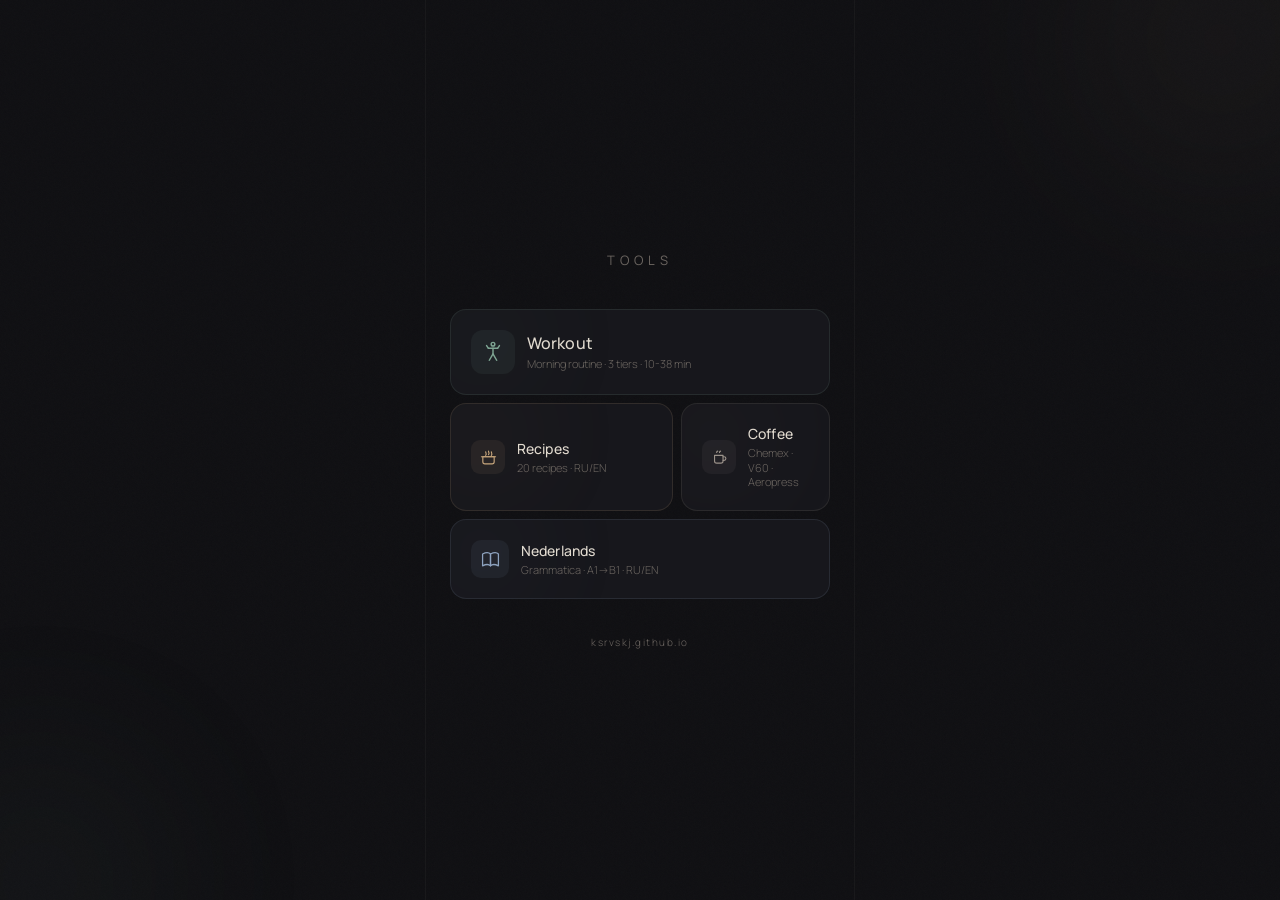
==== commit 4e61d2bd: "Add Dutch grammar reference (light theme), update hub with 4th card New pages: - dutch.html — Nederl" ====
--- a/index.html
+++ b/index.html
@@ -31,8 +31,8 @@
 .hub-header{text-align:center;margin-bottom:40px}
 .hub-title{font-size:13px;font-weight:400;letter-spacing:5px;text-transform:uppercase;color:var(--dim)}
 
-/* Bento */
-.bento{display:grid;grid-template-columns:1fr 1fr;gap:8px}
+/* Bento — asymmetric middle row */
+.bento{display:grid;grid-template-columns:6fr 4fr;gap:8px}
 
 /* Card base */
 a.bc{
@@ -70,6 +70,11 @@
 .bc-reg .bc-icon{width:34px;height:34px;border-radius:9px}
 .bc-reg .bc-icon svg{width:17px;height:17px}
 
+/* Bottom card (full width, between hero and reg) */
+.bc-bottom{grid-column:1/-1;padding:20px;gap:12px}
+.bc-bottom .bc-icon{width:38px;height:38px;border-radius:10px}
+.bc-bottom .bc-icon svg{width:19px;height:19px}
+
 /* Icon container */
 .bc-icon{
   border-radius:11px;
@@ -91,6 +96,7 @@
 .t-cool{--ac:var(--cool)}
 .t-warm{--ac:var(--warm)}
 .t-neutral{--ac:var(--neutral)}
+.t-study{--ac:#8da3bf}
 
 /* Entrance animation */
 .hub-header,.bc,.hub-footer{
@@ -100,7 +106,8 @@
 .bento .bc:nth-child(1){animation-delay:.05s}
 .bento .bc:nth-child(2){animation-delay:.1s}
 .bento .bc:nth-child(3){animation-delay:.15s}
-.hub-footer{animation-delay:.2s}
+.bento .bc:nth-child(4){animation-delay:.2s}
+.hub-footer{animation-delay:.25s}
 
 /* Footer */
 .hub-footer{text-align:center;margin-top:36px;font-size:10px;color:var(--dim);opacity:.2;letter-spacing:1.5px;font-weight:300}
@@ -122,10 +129,12 @@
     <a class="bc bc-hero t-cool" href="workout.html">
       <div class="bc-icon">
         <svg viewBox="0 0 24 24">
-          <circle cx="12" cy="4" r="1.5"/>
-          <path d="M8 10l4 3 4-3"/>
-          <path d="M12 13v5"/>
-          <path d="M9 22l3-4 3 4"/>
+          <circle cx="12" cy="3.5" r="2"/>
+          <path d="M7 8h10"/>
+          <path d="M12 8v6"/>
+          <path d="M8 21l4-7 4 7"/>
+          <path d="M7 8l-2-3"/>
+          <path d="M17 8l2-3"/>
         </svg>
       </div>
       <div class="bc-text">
@@ -134,37 +143,50 @@
       </div>
     </a>
 
-    <!-- Recipes -->
+    <!-- Recipes (wider — 3fr) -->
     <a class="bc bc-reg t-warm" href="recipes.html">
       <div class="bc-icon">
         <svg viewBox="0 0 24 24">
-          <path d="M5 10h14v8a3 3 0 01-3 3H8a3 3 0 01-3-3v-8z"/>
-          <path d="M3 10h18"/>
-          <path d="M8 5c0 1.5 1 2.5 1 4"/>
-          <path d="M12 4c0 1.5 1 2.5 1 4"/>
-          <path d="M16 5c0 1.5 1 2.5 1 4"/>
+          <path d="M4 11h16v7a3 3 0 01-3 3H7a3 3 0 01-3-3v-7z"/>
+          <path d="M2 11h20"/>
+          <path d="M8 4c0 2 2 3 0 5"/>
+          <path d="M12 3c0 2 2 3 0 5"/>
+          <path d="M16 4c0 2 2 3 0 5"/>
         </svg>
       </div>
       <div class="bc-text">
         <div class="bc-name">Recipes</div>
-        <div class="bc-desc">15 recipes · RU/EN</div>
+        <div class="bc-desc">20 recipes · RU/EN</div>
       </div>
     </a>
 
-    <!-- Coffee -->
+    <!-- Coffee (narrower — 2fr) -->
     <a class="bc bc-reg t-neutral" href="coffee.html">
       <div class="bc-icon">
         <svg viewBox="0 0 24 24">
-          <path d="M17 8h1a3 3 0 010 6h-1"/>
-          <path d="M3 8h14v9a3 3 0 01-3 3H6a3 3 0 01-3-3V8z"/>
-          <path d="M6 2v3"/>
-          <path d="M10 2v3"/>
-          <path d="M14 2v3"/>
+          <path d="M5 9h12v8a3 3 0 01-3 3H8a3 3 0 01-3-3V9z"/>
+          <path d="M17 11h1.5a2.5 2.5 0 010 5H17"/>
+          <path d="M8 5c0-1 .5-2 1.5-2"/>
+          <path d="M12 5c0-1 .5-2 1.5-2"/>
         </svg>
       </div>
       <div class="bc-text">
         <div class="bc-name">Coffee</div>
         <div class="bc-desc">Chemex · V60 · Aeropress</div>
+      </div>
+    </a>
+
+    <!-- Dutch (full width bottom) -->
+    <a class="bc bc-bottom t-study" href="dutch.html">
+      <div class="bc-icon">
+        <svg viewBox="0 0 24 24">
+          <path d="M2 5v15c4-2 8-2 10 0V5C10 3 6 3 2 5z"/>
+          <path d="M12 5v15c2-2 6-2 10 0V5c-2-2-6-2-10 0"/>
+        </svg>
+      </div>
+      <div class="bc-text">
+        <div class="bc-name">Nederlands</div>
+        <div class="bc-desc">Grammatica · A1→B1 · RU/EN</div>
       </div>
     </a>
 
@@ -174,4 +196,4 @@
 </div>
 
 </body>
-</html>
+</html>
--- a/style.css
+++ b/style.css
@@ -1,5 +1,6 @@
 /* ========== DESIGN SYSTEM v2 ========== */
-/* Manrope · 3-color palette · noise texture · 16px radius */
+/* Manrope (300-600) + JetBrains Mono · 3-color palette · noise · 16px radius */
+/* Icons: <script src="icons.js"></script> — see icons.js for all SVGs */
 
 @import url('https://fonts.googleapis.com/css2?family=Manrope:wght@300;400;500;600&family=JetBrains+Mono:wght@400;500;600&display=swap');
 
@@ -17,11 +18,17 @@
   --curry:#7fa693;
   --pasta:#b49ac4;
   --skillet:#7faab4;
-  --comfort:#c4917e;
   --vegan:#7fa693;
   --gf:#c9a87e;
   --fast:#7faab4;
   --hprot:#c4917e;
+  --comfort:#c4917e;
+  --batch:#c9a87e;
+  --breakfast:#c4917e;
+  --grains:#9b928a;
+  --ferment:#7fa693;
+  --baking:#b49ac4;
+  --slow:#7faab4;
   --accent:#c9a87e;
   --radius:16px;
   --radius-sm:10px;
@@ -29,14 +36,12 @@
 
 body{background:var(--bg);color:var(--text);font-family:'Manrope','Helvetica Neue',sans-serif;min-height:100vh;overflow-x:hidden;position:relative}
 
-/* Noise */
+/* Noise overlay */
 body::before{content:'';position:fixed;inset:0;background:url("data:image/svg+xml,%3Csvg viewBox='0 0 256 256' xmlns='http://www.w3.org/2000/svg'%3E%3Cfilter id='n'%3E%3CfeTurbulence type='fractalNoise' baseFrequency='0.9' numOctaves='4' stitchTiles='stitch'/%3E%3C/filter%3E%3Crect width='100%25' height='100%25' filter='url(%23n)' opacity='0.025'/%3E%3C/svg%3E");background-size:128px;pointer-events:none;z-index:0}
 
 .mono{font-family:'JetBrains Mono',monospace}
 
-/* ========== SHARED COMPONENTS ========== */
-
-/* Header */
+/* ===== HEADER ===== */
 .header{padding:24px 20px 12px;background:linear-gradient(180deg,color-mix(in srgb,var(--accent) 6%,transparent) 0%,transparent 100%);position:relative;z-index:1}
 .header-top{display:flex;justify-content:space-between;align-items:flex-start}
 .header-sub{font-size:11px;text-transform:uppercase;letter-spacing:2.5px;opacity:.3;font-weight:400;margin-bottom:4px}
@@ -46,56 +51,78 @@
 .header-link{font-size:12px;opacity:.3;text-decoration:none;color:var(--text);font-weight:400}
 .header-link:hover{opacity:.5}
 
-/* Lang toggle */
+/* ===== LANG TOGGLE ===== */
 .lang-toggle{display:flex;border-radius:6px;overflow:hidden;border:1px solid rgba(255,255,255,.08);flex-shrink:0;margin-top:2px}
 .lang-btn{padding:4px 10px;font-size:11px;font-weight:500;background:rgba(255,255,255,.02);color:rgba(255,255,255,.25);cursor:pointer;border:none;font-family:inherit;transition:all .12s}
 .lang-btn.active{background:color-mix(in srgb,var(--accent) 10%,transparent);color:var(--accent)}
 .lang-btn:first-child{border-right:1px solid rgba(255,255,255,.05)}
 
-/* Filters */
-.filters{padding:8px 16px 6px;display:flex;gap:6px;overflow-x:auto;scrollbar-width:none;-webkit-overflow-scrolling:touch;position:relative;z-index:1}
-.filters::-webkit-scrollbar{display:none}
-.fbtn{flex-shrink:0;padding:6px 12px;border-radius:8px;border:1px solid rgba(255,255,255,.06);background:rgba(255,255,255,.02);color:rgba(255,255,255,.3);font-size:11px;font-weight:500;cursor:pointer;transition:all .15s;font-family:inherit;white-space:nowrap}
-.fbtn.active{border-color:color-mix(in srgb,var(--c) 30%,transparent);background:color-mix(in srgb,var(--c) 8%,transparent);color:var(--c)}
+/* ===== FILTERS ===== */
+/* Icon-only top category buttons */
+.cat-bar{padding:10px 16px 16px;display:flex;gap:8px;position:relative;z-index:1;overflow-x:auto;-webkit-overflow-scrolling:touch;scrollbar-width:none}
+.cat-bar::-webkit-scrollbar{display:none}
+.cat-btn{height:44px;min-width:44px;padding:0 12px;border-radius:var(--radius-sm);border:1px solid rgba(255,255,255,.06);background:rgba(255,255,255,.02);display:flex;align-items:center;justify-content:center;gap:7px;cursor:pointer;transition:all .15s;position:relative;flex-shrink:0}
+.cat-btn:not(.active){padding:0;width:44px}
+.cat-btn svg{width:22px;height:22px;stroke:rgba(255,255,255,.3);stroke-width:1.5;fill:none;stroke-linecap:round;stroke-linejoin:round;transition:stroke .15s;flex-shrink:0}
+.cat-btn.active{border-color:color-mix(in srgb,var(--c) 30%,transparent);background:color-mix(in srgb,var(--c) 8%,transparent)}
+.cat-btn.active svg{stroke:var(--c)}
+.cat-label{font-size:9px;font-weight:500;color:var(--c);white-space:nowrap;display:none}
+.cat-btn.active .cat-label{display:block}
+.cat-expand{position:absolute;top:2px;right:2px;font-size:8px;color:rgba(255,255,255,.25);transition:transform .2s;line-height:1}
+.cat-expand.open{transform:rotate(90deg)}
+.cat-btn.active .cat-expand{color:var(--c)}
+
+/* Text-only subcategory buttons */
+.sub-bar{padding:4px 16px 6px;display:flex;gap:6px;flex-wrap:wrap;position:relative;z-index:1}
+.sub-btn{padding:4px 10px;border-radius:6px;border:1px solid rgba(255,255,255,.05);background:rgba(255,255,255,.02);color:rgba(255,255,255,.25);font-size:11px;font-weight:400;cursor:pointer;transition:all .15s;font-family:inherit}
+.sub-btn.active{border-color:color-mix(in srgb,var(--c) 25%,transparent);color:var(--c)}
 .tag-filters{padding:4px 16px 10px;display:flex;gap:6px;flex-wrap:wrap;position:relative;z-index:1}
-.tbtn{padding:4px 10px;border-radius:6px;border:1px solid rgba(255,255,255,.05);background:rgba(255,255,255,.02);color:rgba(255,255,255,.25);font-size:11px;font-weight:400;cursor:pointer;transition:all .15s;font-family:inherit}
+.tbtn{display:inline-flex;align-items:center;gap:3px;padding:4px 8px;border-radius:6px;border:1px solid rgba(255,255,255,.05);background:rgba(255,255,255,.02);color:rgba(255,255,255,.25);font-size:11px;font-weight:400;cursor:pointer;transition:all .15s;font-family:inherit}
+.tbtn svg{width:12px;height:12px;stroke:var(--c);stroke-width:1.5;fill:none;stroke-linecap:round;stroke-linejoin:round;flex-shrink:0;opacity:.6;transition:opacity .15s}
 .tbtn.on{border-color:color-mix(in srgb,var(--c) 30%,transparent);color:var(--c);background:color-mix(in srgb,var(--c) 6%,transparent)}
-
-/* Dietary tags */
+.tbtn.on svg{opacity:1}
+
+/* ===== DIETARY TAGS ===== */
 .card-tag{font-size:9px;font-weight:600;padding:2px 6px;border-radius:4px;text-transform:uppercase;letter-spacing:.5px}
+.card-tag{display:inline-flex;align-items:center;gap:2px}
+.card-tag svg{width:10px;height:10px;stroke:currentColor;stroke-width:1.5;fill:none;stroke-linecap:round;stroke-linejoin:round;flex-shrink:0}
 .tag-vegan{background:rgba(127,166,147,.1);color:var(--vegan)}
 .tag-gf{background:rgba(201,168,126,.08);color:var(--gf)}
 .tag-fast{background:rgba(127,170,180,.1);color:var(--fast)}
 .tag-hprot{background:rgba(196,145,126,.1);color:var(--hprot)}
-
-/* Ingredient filter */
-.ing-toggle{padding:4px 10px;border-radius:6px;border:1px solid rgba(255,255,255,.1);background:rgba(255,255,255,.03);color:rgba(255,255,255,.35);font-size:11px;font-weight:500;cursor:pointer;font-family:inherit;transition:all .15s}
-.ing-toggle.open{border-color:rgba(255,255,255,.14);color:rgba(255,255,255,.45);background:rgba(255,255,255,.05)}
+.tag-comfort{background:rgba(196,145,126,.1);color:var(--hprot)}
+
+/* ===== INGREDIENT FILTER ===== */
+.ing-toggle{padding:4px 10px;border-radius:6px;border:1px solid rgba(255,255,255,.05);background:rgba(255,255,255,.02);color:rgba(255,255,255,.25);font-size:11px;font-weight:400;cursor:pointer;font-family:inherit;transition:all .15s}
 .ing-toggle.has-active{border-color:color-mix(in srgb,var(--accent) 30%,transparent);color:var(--accent);background:color-mix(in srgb,var(--accent) 6%,transparent)}
 .ing-row{padding:2px 16px 10px;display:none;gap:5px;flex-wrap:wrap}
 .ing-row.open{display:flex}
 .ibtn{padding:3px 9px;border-radius:5px;border:1px solid rgba(255,255,255,.05);background:rgba(255,255,255,.02);color:rgba(255,255,255,.25);font-size:10px;font-weight:400;cursor:pointer;font-family:inherit;transition:all .12s}
 .ibtn.on{border-color:rgba(127,170,180,.3);color:var(--fast);background:rgba(127,170,180,.06)}
 
-/* Cards */
-.cards{padding:0 16px 20px;position:relative;z-index:1}
+/* ===== CARDS ===== */
+.cards{padding:0 16px 100px;position:relative;z-index:1}
 .card{border-radius:var(--radius);padding:14px 16px;margin-bottom:8px;border:1px solid color-mix(in srgb,var(--c) 14%,transparent);background:var(--surface);cursor:pointer;transition:all .15s}
 .card:active{transform:scale(0.99)}
 .card-top{display:flex;gap:10px;align-items:center}
+
+/* Category icon */
 .card-icon{width:34px;height:34px;border-radius:var(--radius-sm);display:flex;align-items:center;justify-content:center;background:color-mix(in srgb,var(--c) 8%,transparent);flex-shrink:0}
-.card-icon svg{width:18px;height:18px;stroke:var(--c);stroke-width:1.6;fill:none;stroke-linecap:round;stroke-linejoin:round}
+.card-icon svg{width:18px;height:18px;stroke:var(--c);stroke-width:1.5;fill:none;stroke-linecap:round;stroke-linejoin:round}
+
 .card-body{flex:1;min-width:0}
 .card-name{font-weight:500;font-size:14px;line-height:1.3;color:var(--text)}
 .card-sub{font-size:11px;opacity:.35;font-style:italic;margin-top:1px;font-weight:300}
 .card-row{display:flex;gap:6px;margin-top:5px;flex-wrap:wrap;align-items:center}
 .card-meta{font-size:11px;opacity:.35;font-weight:400}
-.card-protein{font-size:10px;font-weight:600;padding:2px 6px;border-radius:4px;background:rgba(127,166,147,.08);color:var(--vegan)}
+.card-protein{display:inline-flex;align-items:center;gap:3px;font-size:10px;font-weight:600;padding:2px 6px;border-radius:4px;background:rgba(127,166,147,.08);color:var(--vegan)}
+.card-protein svg{width:11px;height:11px;stroke:currentColor;stroke-width:1.5;fill:none;stroke-linecap:round;stroke-linejoin:round;flex-shrink:0}
 .card-preview{margin-top:10px;padding-top:10px;border-top:1px solid rgba(255,255,255,.05)}
 .card-preview-list{font-size:12px;line-height:1.7;opacity:.45;columns:2;column-gap:12px;font-weight:300}
 .card-cook{display:inline-flex;align-items:center;gap:4px;margin-top:8px;padding:7px 16px;border-radius:8px;border:1px solid color-mix(in srgb,var(--c) 20%,transparent);background:color-mix(in srgb,var(--c) 5%,transparent);color:var(--c);font-size:12px;font-weight:500;cursor:pointer;font-family:inherit;transition:all .15s}
 .card-cook:active{transform:scale(0.97)}
 
-/* Stepper */
+/* ===== STEPPER ===== */
 .stepper{display:inline-flex;align-items:center;border-radius:8px;border:1px solid rgba(255,255,255,.08);overflow:hidden}
 .stepper-btn{width:36px;height:36px;display:flex;align-items:center;justify-content:center;background:rgba(255,255,255,.02);color:rgba(255,255,255,.35);font-size:18px;font-weight:500;cursor:pointer;border:none;font-family:inherit;transition:all .12s;user-select:none;-webkit-user-select:none}
 .stepper-btn:active{background:rgba(255,255,255,.06)}
@@ -103,174 +130,111 @@
 .stepper-val::-webkit-inner-spin-button,.stepper-val::-webkit-outer-spin-button{-webkit-appearance:none;margin:0}
 .stepper-val:focus{outline:none;background:rgba(255,255,255,.04)}
 
-/* Check / done button (shared) */
-.check-btn{width:28px;height:28px;border-radius:50%;border:2px solid rgba(255,255,255,.15);background:transparent;color:rgba(255,255,255,.2);cursor:pointer;display:flex;align-items:center;justify-content:center;font-size:14px;font-weight:bold;transition:all .2s}
-.check-btn.checked{border-color:var(--vegan);background:var(--vegan);color:var(--bg)}
-
-/* Timer ring (shared) */
-.timer-wrap{display:flex;align-items:center;gap:10px;margin-top:8px}
-.timer-ring{width:44px;height:44px;border-radius:50%;display:flex;align-items:center;justify-content:center;cursor:pointer;flex-shrink:0;background:conic-gradient(var(--warm) 0%,rgba(255,255,255,.1) 0%)}
-.timer-inner{width:36px;height:36px;border-radius:50%;background:var(--bg);display:flex;align-items:center;justify-content:center;font-family:'JetBrains Mono',monospace;font-size:11px;font-weight:600}
-.timer-hint{font-size:11px;opacity:.5;font-style:italic}
-
-/* View switching */
+/* ===== VIEW SWITCHING ===== */
 #browseView{display:block}#cookView{display:none}
 body.cooking #browseView{display:none}body.cooking #cookView{display:block}
 
-/* Cook bar */
+/* ===== COOK BAR ===== */
 .cook-bar{position:sticky;top:0;z-index:10;padding:12px 16px;background:linear-gradient(180deg,var(--bg) 80%,transparent);display:flex;align-items:center;justify-content:space-between}
 .cook-back{display:flex;align-items:center;gap:8px;cursor:pointer}
 .cook-back-btn{font-size:13px;color:rgba(255,255,255,.35);font-weight:500}
 
-/* Nutrition toggle */
-.nutrition-toggle{margin:0 auto 24px;padding:6px 14px;border-radius:6px;border:1px solid rgba(255,255,255,.06);background:rgba(255,255,255,.02);color:rgba(255,255,255,.15);font-size:11px;display:flex;align-items:center;justify-content:center;gap:6px;cursor:pointer;transition:all .15s;font-family:inherit}
-.nutrition-toggle:active{transform:scale(0.97)}
+/* ===== COOK MODE CONTENT ===== */
+.cook-hero{padding:16px 16px 4px;display:flex;align-items:center;gap:12px}
+.cook-hero-text{flex:1;min-width:0}
+.cook-title{font-size:20px;font-weight:600;color:var(--text)}
+.cook-subtitle{font-size:12px;font-style:italic;opacity:.35;margin-top:2px;font-weight:300}
+.cook-actions{padding:0 16px 12px}
+.cook-portions{padding:8px 16px 12px;display:flex;align-items:center;gap:10px}
+.cook-portions label{font-size:13px;opacity:.5}
+.cook-ing{padding:0 16px 12px}
+.cook-ing-title{font-size:11px;font-weight:500;text-transform:uppercase;letter-spacing:1px;color:var(--c);opacity:.5;margin-bottom:8px}
+.cook-ing-list{columns:2;column-gap:12px}
+.ci{font-size:13px;line-height:1.8;opacity:.55;break-inside:avoid}
+.ci-a{font-family:'JetBrains Mono',monospace;font-weight:600;color:var(--text);opacity:1}
+.hi{font-family:'JetBrains Mono',monospace;font-weight:600;color:var(--c)}
+.cook-steps{padding:0 16px}
+.cs{padding:10px 0;border-bottom:1px solid rgba(255,255,255,.04)}
+.cs:last-child{border-bottom:none}
+.cs.done{opacity:.35}
+.cs-top{display:flex;align-items:flex-start;gap:10px}
+.cs-n{width:24px;height:24px;border-radius:50%;border:1.5px solid rgba(255,255,255,.1);display:flex;align-items:center;justify-content:center;font-size:11px;font-weight:600;color:rgba(255,255,255,.3);flex-shrink:0}
+.cs-n.dn{border-color:var(--vegan);color:var(--vegan)}
+.cs-t{flex:1;font-size:13px;line-height:1.6;opacity:.7}
+.check-btn{width:28px;height:28px;border-radius:6px;border:1px solid rgba(255,255,255,.06);background:rgba(255,255,255,.02);color:rgba(255,255,255,.15);font-size:12px;display:flex;align-items:center;justify-content:center;cursor:pointer;flex-shrink:0;font-family:inherit;transition:all .12s}
+.check-btn.checked{border-color:var(--vegan);color:var(--vegan);background:color-mix(in srgb,var(--vegan) 6%,transparent)}
+.cook-tips{padding:12px 16px}
+.cook-tip{font-size:12px;line-height:1.6;font-style:italic;opacity:.4;padding:8px 14px;border-left:2px solid var(--c);border-radius:0 8px 8px 0;background:color-mix(in srgb,var(--c) 3%,transparent);margin-bottom:6px}
+.cook-nutrition{padding:12px 16px 80px}
+.cook-nutrition-row{font-size:12px;opacity:.3;display:flex;gap:8px;flex-wrap:wrap;font-family:'JetBrains Mono',monospace}
+
+/* ===== NUTRITION TOGGLE ===== */
+.nutrition-toggle{position:fixed;bottom:16px;right:16px;width:32px;height:32px;border-radius:50%;border:1px solid rgba(255,255,255,.06);background:rgba(15,15,18,.9);color:rgba(255,255,255,.2);font-size:13px;display:flex;align-items:center;justify-content:center;cursor:pointer;z-index:20;backdrop-filter:blur(8px);-webkit-backdrop-filter:blur(8px);transition:all .15s}
+.nutrition-toggle:active{transform:scale(0.9)}
 .nutrition-toggle.off{color:rgba(255,255,255,.08)}
 body.hide-nutrition .cook-nutrition,body.hide-nutrition .card-protein{display:none}
 
-/* Share */
-.share-btn{margin-top:8px;padding:6px 14px;border-radius:8px;border:1px solid color-mix(in srgb,var(--c) 16%,transparent);background:color-mix(in srgb,var(--c) 4%,transparent);color:var(--c);font-size:12px;font-weight:500;cursor:pointer;font-family:inherit;transition:all .15s}
+/* ===== SHARE ===== */
+.share-btn{display:inline-flex;align-items:center;gap:5px;padding:6px 14px;border-radius:8px;border:1px solid color-mix(in srgb,var(--c) 16%,transparent);background:color-mix(in srgb,var(--c) 4%,transparent);color:var(--c);font-size:12px;font-weight:500;cursor:pointer;font-family:inherit;transition:all .15s;-webkit-appearance:none;appearance:none}
+.share-btn svg{width:14px;height:14px;stroke:currentColor;stroke-width:1.5;fill:none;stroke-linecap:round;stroke-linejoin:round;flex-shrink:0}
 .share-btn:active{transform:scale(0.97)}
 
-/* Empty state */
+/* ===== EMPTY STATE ===== */
 .nothing{text-align:center;padding:60px 20px;opacity:.2;font-size:14px;font-weight:300}
 
-/* Bottom bar */
-.bottom-bar{position:fixed;bottom:0;left:0;right:0;padding:12px 20px;background:linear-gradient(transparent,var(--bg) 30%);text-align:center}
-.bottom-bar div{font-size:11px;opacity:.3}
-
-.hidden{display:none}
-
-/* Entrance animation */
-@keyframes fadeUp{from{opacity:0;transform:translateY(6px)}to{opacity:1;transform:translateY(0)}}
-@media(prefers-reduced-motion:reduce){*{animation:none!important}}
-
-/* ========== RECIPES ========== */
-
-/* Cook mode */
-.cook-hero{padding:8px 20px 16px}
-.cook-title{font-size:22px;font-weight:600;line-height:1.3}
-.cook-subtitle{font-size:13px;opacity:.4;font-style:italic;margin-top:2px}
-.cook-portions{display:flex;align-items:center;gap:10px;padding:0 20px 14px}
-.cook-portions label{font-size:12px;opacity:.4}
-.cook-ing{padding:0 20px 16px}
-.cook-ing-title{font-size:11px;font-weight:600;text-transform:uppercase;letter-spacing:1px;opacity:.4;margin-bottom:8px}
-.cook-ing-list{display:grid;grid-template-columns:1fr 1fr;gap:6px 12px}
-.ci{font-size:13px;line-height:1.5;padding-left:14px;position:relative}
-.ci::before{content:"·";position:absolute;left:2px;opacity:.3;font-weight:bold}
-.ci-a{font-family:'JetBrains Mono',monospace;font-weight:600;font-size:12px;margin-left:4px}
-.cook-steps{padding:0 16px 20px}
-.cs{border-radius:var(--radius);padding:16px;margin-bottom:10px;background:var(--surface);border:1px solid rgba(255,255,255,.06)}
-.cs.done{opacity:.5}
-.cs-top{display:flex;gap:12px;align-items:flex-start}
-.cs-n{width:28px;height:28px;border-radius:50%;display:flex;align-items:center;justify-content:center;font-size:12px;font-weight:600;flex-shrink:0;background:color-mix(in srgb,var(--c) 10%,transparent);color:var(--c)}
-.cs-n.dn{background:rgba(127,166,147,.12);color:var(--vegan)}
-.cs-t{flex:1;font-size:15px;line-height:1.6}
-.cs-t .hi{font-family:'JetBrains Mono',monospace;font-weight:600;font-size:13px;padding:1px 5px;border-radius:4px;background:color-mix(in srgb,var(--c) 8%,transparent);color:var(--c)}
-.cs-top .check-btn{flex-shrink:0}
-.cook-tips{padding:0 16px 12px}
-.cook-tip{font-size:13px;line-height:1.6;font-style:italic;opacity:.5;padding:10px 14px;border-left:2px solid var(--c);border-radius:0 8px 8px 0;background:rgba(255,255,255,.02);margin-bottom:6px}
-.cook-nutrition{padding:12px 20px 60px}
-.cook-nutrition-row{font-size:11px;opacity:.25;font-family:'JetBrains Mono',monospace;text-align:center;letter-spacing:.3px}
-.cook-nutrition-row span{margin:0 6px}
-
-/* ========== WORKOUT ========== */
-
-.tiers{display:flex;gap:8px;padding:0 20px 16px}
-.tier-btn{flex:1;padding:10px 8px;border-radius:10px;border:2px solid rgba(255,255,255,.08);background:rgba(255,255,255,.03);color:rgba(255,255,255,.4);font-size:12px;font-weight:600;cursor:pointer;transition:all .2s;font-family:inherit;text-align:center}
-.tier-btn.active-min{border-color:var(--cool);background:rgba(127,166,147,.08);color:var(--cool)}
-.tier-btn.active-regular{border-color:var(--warm);background:rgba(201,168,126,.08);color:var(--warm)}
-.tier-btn.active-full{border-color:var(--pasta);background:rgba(180,154,196,.08);color:var(--pasta)}
-.tier-emoji{margin-bottom:3px;display:flex;align-items:center;justify-content:center}
-.tier-emoji svg{width:18px;height:18px;stroke:currentColor;stroke-width:1.6;fill:none;stroke-linecap:round;stroke-linejoin:round}
-.tier-time{font-size:10px;opacity:.7;margin-top:1px}
-.exercises{padding:0 16px 90px}
-.ex-card{border-radius:var(--radius);padding:14px 16px;margin-bottom:10px;border:1px solid;transition:all .3s ease}
-.ex-card.done{opacity:.6}
-.ex-top{display:flex;align-items:flex-start;gap:12px}
-.ex-svg{flex-shrink:0;background:rgba(255,255,255,.03);border-radius:var(--radius-sm);padding:2px}
-.ex-svg svg{color:rgba(255,255,255,.6)}
-.ex-body{flex:1;min-width:0}
-.ex-cat{font-size:11px;font-weight:600;text-transform:uppercase;letter-spacing:1px;opacity:.7;margin-bottom:2px}
-.ex-name{font-weight:500;font-size:15px;color:var(--text);margin-bottom:2px}
-.ex-name.done{text-decoration:line-through}
-.ex-sets{font-size:13px;font-weight:600;margin-bottom:6px}
-.ex-cue{font-size:12px;color:rgba(255,255,255,.5);line-height:1.5;font-style:italic}
-.ex-actions{display:flex;flex-direction:column;gap:6px;flex-shrink:0}
-.swap-btn{width:28px;height:28px;border-radius:50%;border:1px solid rgba(255,255,255,.15);background:transparent;color:rgba(255,255,255,.4);cursor:pointer;font-size:13px;display:flex;align-items:center;justify-content:center}
-.swap-panel{margin-top:10px;padding-top:10px;border-top:1px solid rgba(255,255,255,.08)}
-.swap-label{font-size:11px;color:rgba(255,255,255,.4);margin-bottom:6px;font-weight:600;text-transform:uppercase;letter-spacing:.8px}
-.swap-options{display:flex;flex-wrap:wrap;gap:6px}
-.swap-opt{padding:5px 10px;border-radius:6px;border:1px solid;background:rgba(255,255,255,.03);color:var(--text);font-size:12px;cursor:pointer;font-family:inherit}
-
-/* Workout categories */
-.cat-core{color:var(--warm)}
-.cat-glutes{color:var(--cool)}
-.cat-upper{color:var(--pasta)}
-.cat-mobility{color:var(--skillet)}
-.bg-core{background:var(--surface);border-color:rgba(201,168,126,.14)}
-.bg-glutes{background:var(--surface);border-color:rgba(127,166,147,.14)}
-.bg-upper{background:var(--surface);border-color:rgba(180,154,196,.14)}
-.bg-mobility{background:var(--surface);border-color:rgba(127,170,180,.14)}
-.sets-core{color:var(--warm)}
-.sets-glutes{color:var(--cool)}
-.sets-upper{color:var(--pasta)}
-.sets-mobility{color:var(--skillet)}
-.swap-border-core{border-color:rgba(201,168,126,.25)}
-.swap-border-glutes{border-color:rgba(127,166,147,.25)}
-.swap-border-upper{border-color:rgba(180,154,196,.25)}
-.swap-border-mobility{border-color:rgba(127,170,180,.25)}
-
-/* ========== COFFEE ========== */
-
-.methods{padding:0 16px 60px}
-.method{border-radius:var(--radius);margin-bottom:10px;border:1px solid var(--br-dim,rgba(155,146,138,.25));background:var(--surface);overflow:hidden}
+/* ===== COFFEE PAGE ===== */
+.methods{padding:0 16px 60px;position:relative;z-index:1}
+.method{border-radius:var(--radius);margin-bottom:8px;border:1px solid color-mix(in srgb,var(--accent) 14%,transparent);background:var(--surface);overflow:hidden}
 .m-top{display:flex;gap:12px;align-items:center;padding:14px 16px;cursor:pointer}
 .m-top:active{opacity:.8}
-.m-emoji{width:40px;height:40px;display:flex;align-items:center;justify-content:center;background:color-mix(in srgb,var(--br,var(--accent)) 8%,transparent);border-radius:var(--radius-sm);flex-shrink:0}
-.m-emoji svg{width:20px;height:20px;stroke:var(--br,var(--accent));stroke-width:1.6;fill:none;stroke-linecap:round;stroke-linejoin:round}
+.m-emoji{width:36px;height:36px;display:flex;align-items:center;justify-content:center;background:color-mix(in srgb,var(--accent) 8%,transparent);border-radius:var(--radius-sm);flex-shrink:0}
+.m-emoji svg{width:18px;height:18px;stroke:var(--accent);stroke-width:1.5;fill:none;stroke-linecap:round;stroke-linejoin:round}
 .m-body{flex:1;min-width:0}
 .m-name{font-weight:500;font-size:15px}
-.m-style{font-size:11px;color:var(--br,var(--accent));font-weight:600;text-transform:uppercase;letter-spacing:.8px;margin-top:1px}
+.m-style{font-size:11px;color:var(--accent);font-weight:500;text-transform:uppercase;letter-spacing:.8px;margin-top:1px}
 .m-meta{font-size:11px;opacity:.35;margin-top:2px}
-.m-arrow{color:rgba(255,255,255,.2);font-size:18px;flex-shrink:0;transition:transform .2s}
+.m-arrow{color:rgba(255,255,255,.15);font-size:18px;flex-shrink:0;transition:transform .2s}
 .method.open .m-arrow{transform:rotate(90deg)}
 .m-detail{display:none;padding:0 16px 16px}
 .method.open .m-detail{display:block}
-
 .dose-row{display:flex;align-items:center;gap:10px;margin-bottom:16px;flex-wrap:wrap}
 .dose-label{font-size:13px;opacity:.5}
-.dose-input{width:58px;padding:7px 6px;border-radius:8px;border:1.5px solid var(--br-dim,rgba(155,146,138,.25));background:rgba(255,255,255,.04);color:var(--text);font-family:'JetBrains Mono',monospace;font-size:15px;font-weight:600;text-align:center}
-.dose-input:focus{outline:none;border-color:var(--br,var(--accent))}
+.dose-input{width:58px;padding:7px 6px;border-radius:8px;border:1.5px solid color-mix(in srgb,var(--accent) 25%,transparent);background:rgba(255,255,255,.04);color:var(--text);font-family:'JetBrains Mono',monospace;font-size:15px;font-weight:600;text-align:center}
+.dose-input:focus{outline:none;border-color:var(--accent)}
 .dose-unit{font-size:13px;opacity:.4}
 .dose-arrow{font-size:14px;opacity:.35;margin:0 2px}
-.dose-water{font-family:'JetBrains Mono',monospace;font-size:16px;font-weight:600;color:var(--br,var(--accent))}
+.dose-water{font-family:'JetBrains Mono',monospace;font-size:16px;font-weight:600;color:var(--accent)}
 .dose-water-unit{font-size:13px;opacity:.4}
-
 .presets{display:flex;gap:6px;margin-bottom:16px}
-.preset{padding:5px 12px;border-radius:6px;border:1px solid rgba(255,255,255,.06);background:rgba(255,255,255,.03);color:rgba(255,255,255,.35);font-size:11px;font-weight:600;cursor:pointer;font-family:'JetBrains Mono',monospace;transition:all .12s}
-.preset.active{border-color:var(--br-dim,rgba(155,146,138,.25));color:var(--br,var(--accent));background:var(--br-bg,rgba(155,146,138,.08))}
-
+.preset{padding:5px 12px;border-radius:6px;border:1px solid rgba(255,255,255,.06);background:rgba(255,255,255,.03);color:rgba(255,255,255,.3);font-size:11px;font-weight:600;cursor:pointer;font-family:'JetBrains Mono',monospace;transition:all .12s}
+.preset.active{border-color:color-mix(in srgb,var(--accent) 25%,transparent);color:var(--accent);background:color-mix(in srgb,var(--accent) 8%,transparent)}
 .grind-row{display:flex;align-items:center;gap:8px;margin-bottom:12px}
 .grind-label{font-size:11px;opacity:.4}
-.grind-bar{flex:1;height:6px;border-radius:3px;background:rgba(255,255,255,.06);position:relative;overflow:hidden}
-.grind-fill{height:100%;border-radius:3px;background:var(--br,var(--accent));transition:width .3s}
-.grind-text{font-size:11px;font-weight:600;color:var(--br,var(--accent));min-width:70px;text-align:right}
-
+.grind-bar{flex:1;height:6px;border-radius:3px;background:rgba(255,255,255,.06);overflow:hidden}
+.grind-fill{height:100%;border-radius:3px;background:var(--accent);transition:width .3s}
+.grind-text{font-size:11px;font-weight:500;color:var(--accent);min-width:70px;text-align:right}
 .pours{border-radius:var(--radius-sm);background:rgba(255,255,255,.02);border:1px solid rgba(255,255,255,.05);overflow:hidden;margin-bottom:12px}
-.pour-header{padding:10px 14px;font-size:10px;font-weight:600;text-transform:uppercase;letter-spacing:1px;color:var(--br,var(--accent));opacity:.7;border-bottom:1px solid rgba(255,255,255,.04)}
+.pour-header{padding:10px 14px;font-size:10px;font-weight:500;text-transform:uppercase;letter-spacing:1px;color:var(--accent);opacity:.6;border-bottom:1px solid rgba(255,255,255,.04)}
 .pour{display:flex;align-items:center;gap:10px;padding:10px 14px;border-bottom:1px solid rgba(255,255,255,.03)}
 .pour:last-child{border-bottom:none}
-.pour.active{background:color-mix(in srgb,var(--br,var(--accent)) 6%,transparent)}
-.pour-time{font-family:'JetBrains Mono',monospace;font-size:12px;color:rgba(255,255,255,.35);min-width:42px;flex-shrink:0}
+.pour.active{background:color-mix(in srgb,var(--accent) 5%,transparent)}
+.pour-time{font-family:'JetBrains Mono',monospace;font-size:12px;color:rgba(255,255,255,.3);min-width:42px;flex-shrink:0}
 .pour-amount{font-family:'JetBrains Mono',monospace;font-weight:600;font-size:14px;color:var(--text);min-width:55px;flex-shrink:0}
-.pour-note{font-size:12px;opacity:.5;line-height:1.4}
-.pour-total{font-family:'JetBrains Mono',monospace;font-size:12px;color:var(--br,var(--accent));opacity:.6;padding:6px 14px;text-align:right}
-.note{font-size:12px;line-height:1.6;font-style:italic;opacity:.45;padding:10px 14px;border-left:2px solid var(--br,var(--accent));border-radius:0 8px 8px 0;background:color-mix(in srgb,var(--br,var(--accent)) 3%,transparent);margin-top:8px}
-
-/* Coffee brew timer */
-.brew-timer{display:flex;flex-direction:column;align-items:center;gap:8px;padding:16px 14px;margin-bottom:16px;border-radius:var(--radius-sm);border:1px solid rgba(255,255,255,.06);background:rgba(255,255,255,.02)}
-.brew-timer .timer-ring{width:64px;height:64px}
-.brew-timer .timer-inner{width:52px;height:52px;font-size:15px}
-.brew-timer-label{font-size:10px;text-transform:uppercase;letter-spacing:1.5px;opacity:.3;font-weight:600}
-.brew-running{font-family:'JetBrains Mono',monospace;font-size:11px;color:var(--br,var(--accent));font-weight:600}+.pour-note{font-size:12px;opacity:.45;line-height:1.4}
+.pour-total{font-family:'JetBrains Mono',monospace;font-size:12px;color:var(--accent);opacity:.5;padding:6px 14px;text-align:right}
+.note{font-size:12px;line-height:1.6;font-style:italic;opacity:.4;padding:10px 14px;border-left:2px solid var(--accent);border-radius:0 8px 8px 0;background:color-mix(in srgb,var(--accent) 3%,transparent);margin-top:8px}
+
+/* Brew timer */
+.brew-timer{display:flex;align-items:center;gap:12px;margin-bottom:16px}
+.brew-timer-label{font-size:11px;opacity:.4;font-weight:400}
+.timer-wrap{position:relative}
+.timer-ring{width:44px;height:44px;border-radius:50%;display:flex;align-items:center;justify-content:center;cursor:pointer;transition:all .15s}
+.timer-ring:active{transform:scale(0.95)}
+.timer-inner{width:36px;height:36px;border-radius:50%;background:var(--surface);display:flex;align-items:center;justify-content:center;font-family:'JetBrains Mono',monospace;font-size:11px;font-weight:600}
+.timer-hint{font-size:10px;opacity:.3}
+.brew-running{color:var(--accent);font-family:'JetBrains Mono',monospace;font-weight:600}
+
+/* ===== ANIMATION ===== */
+@keyframes fadeUp{from{opacity:0;transform:translateY(6px)}to{opacity:1;transform:translateY(0)}}
+@media(prefers-reduced-motion:reduce){*{animation:none!important}}
+@media(min-width:480px){body{max-width:430px;margin:0 auto;border-left:1px solid rgba(255,255,255,.03);border-right:1px solid rgba(255,255,255,.03)}}
